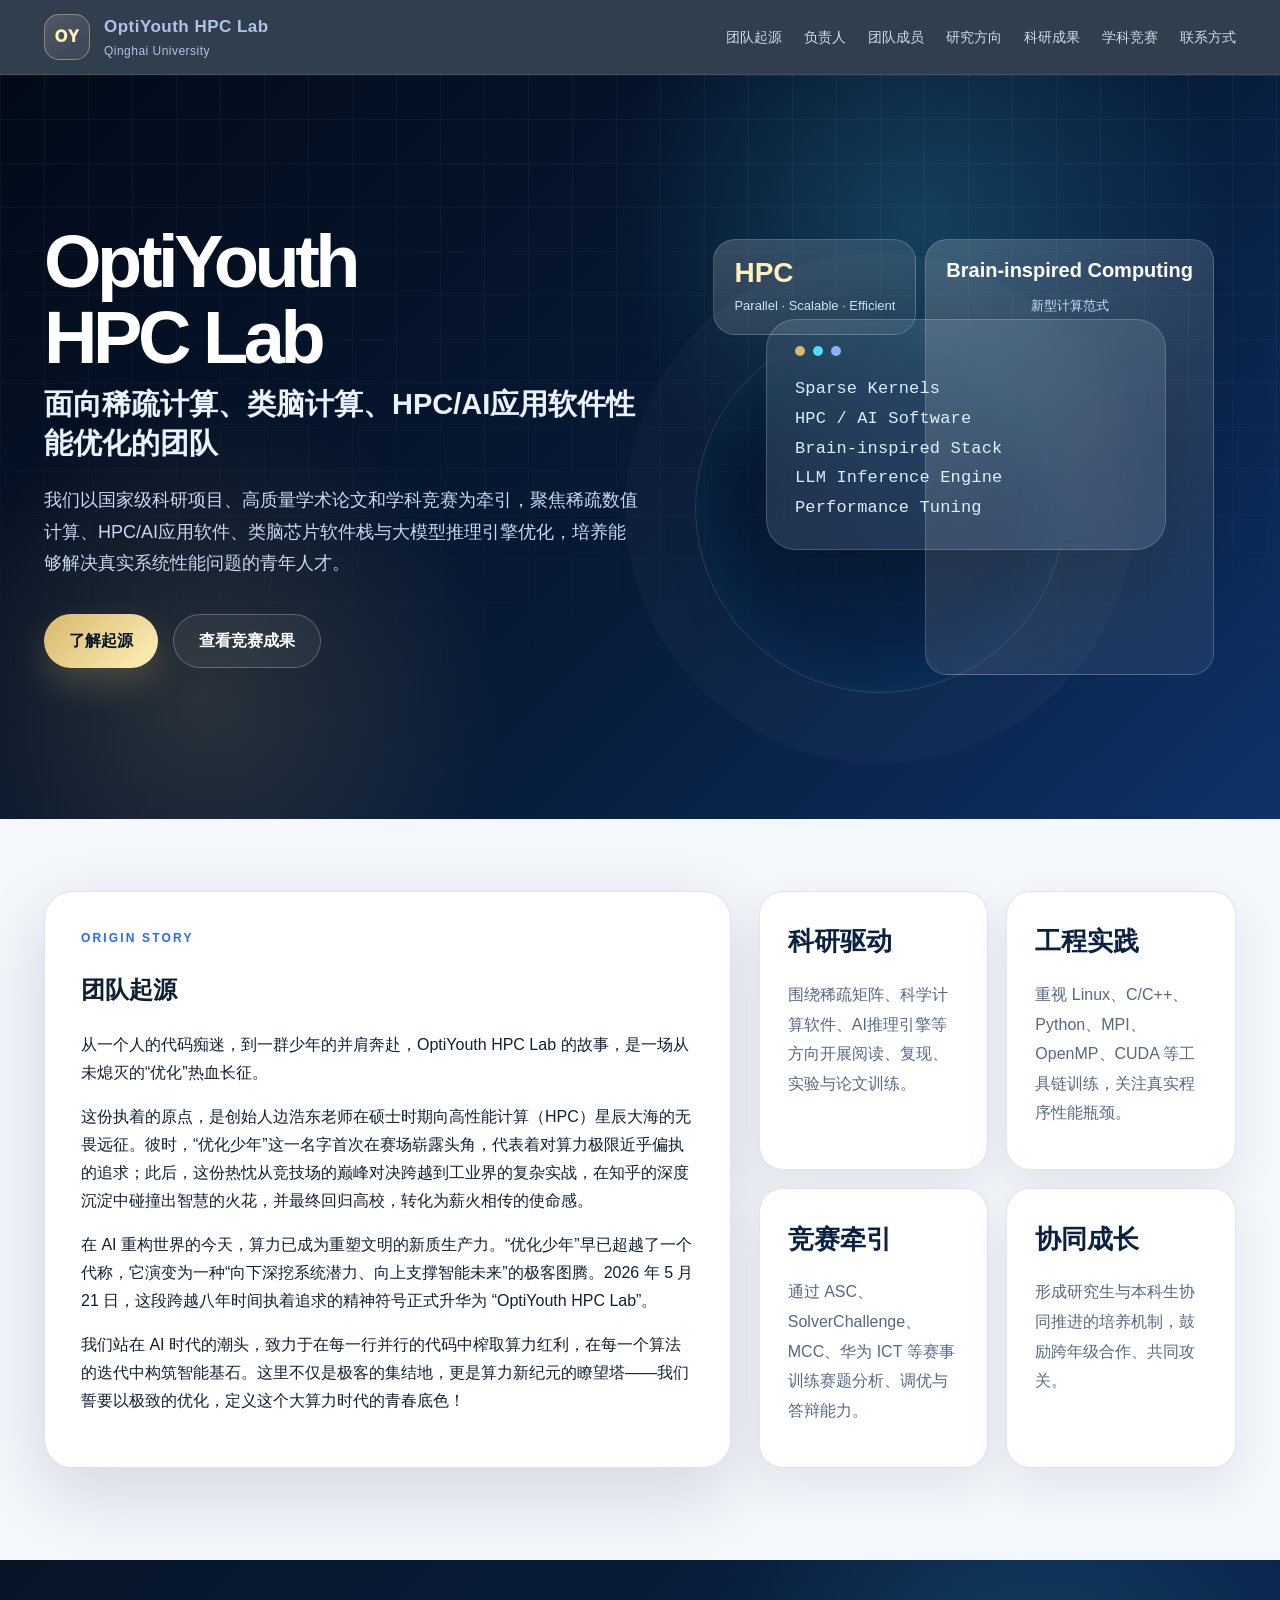
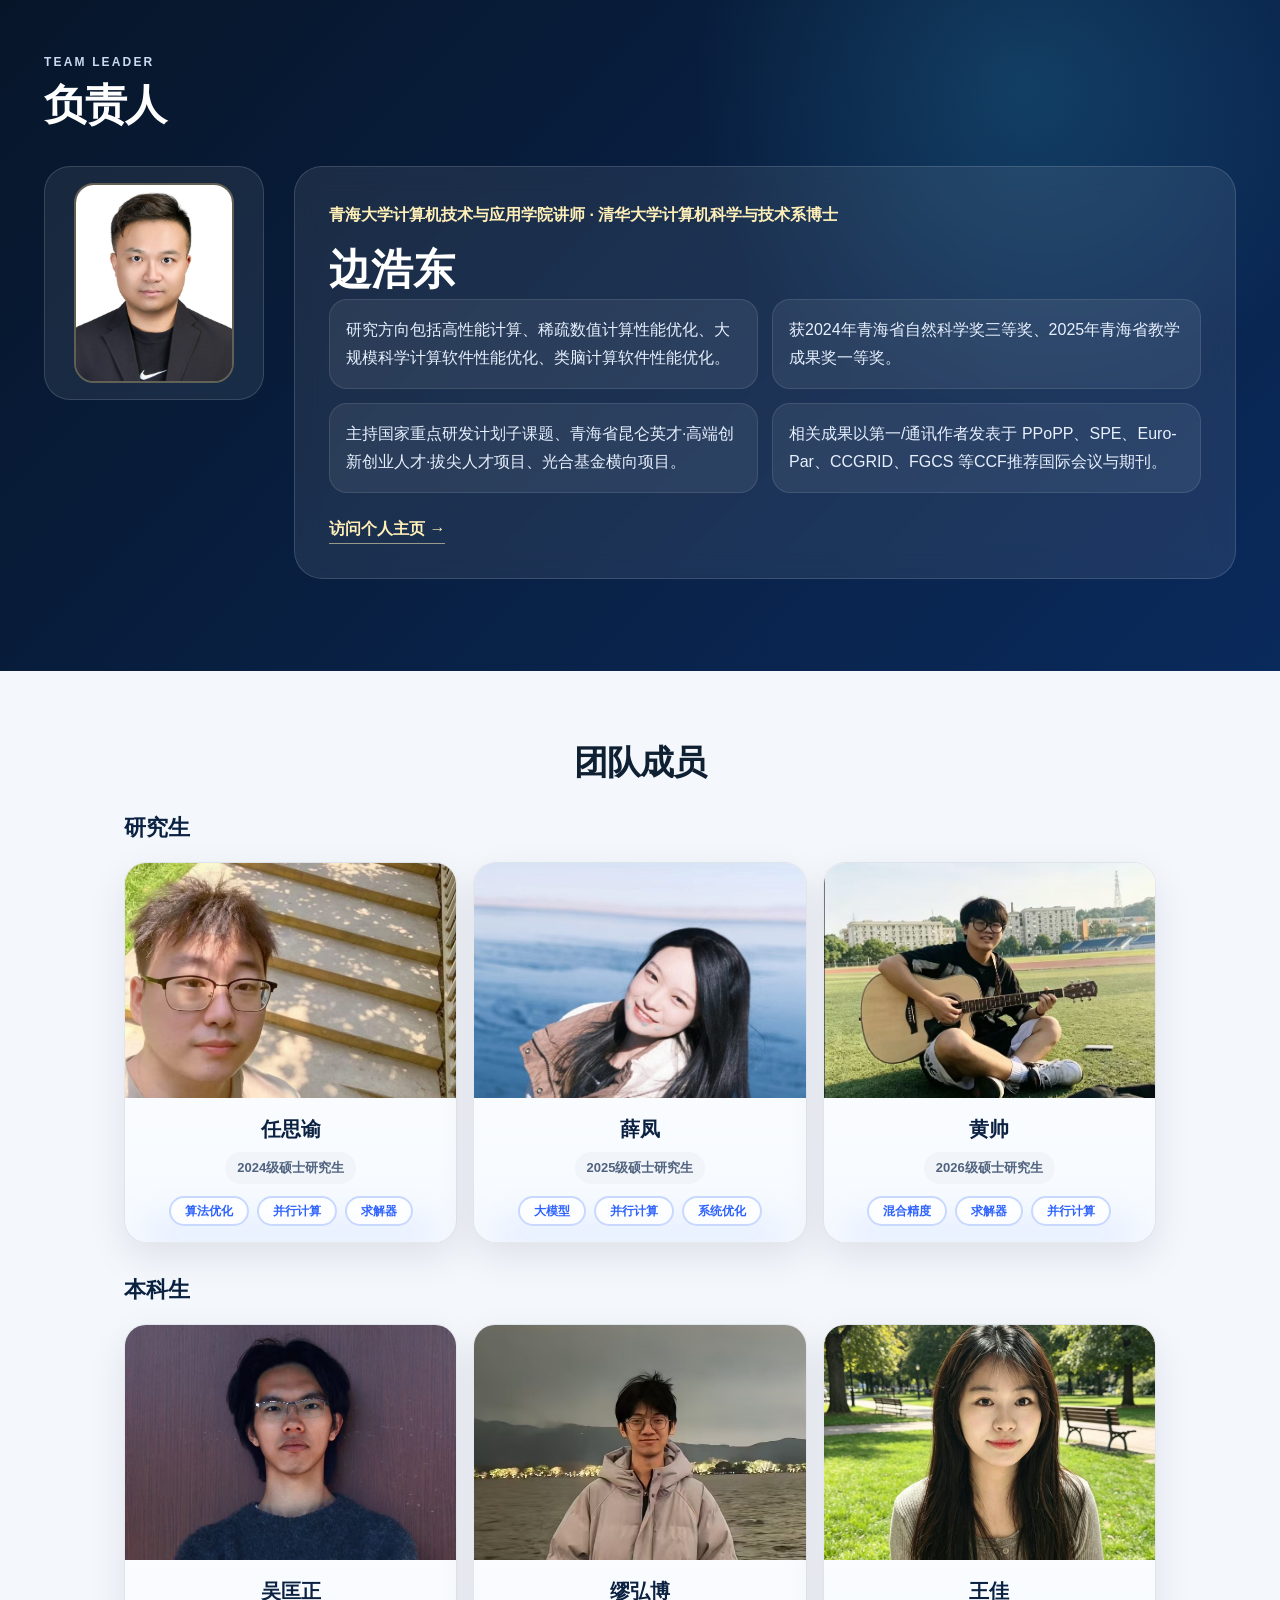
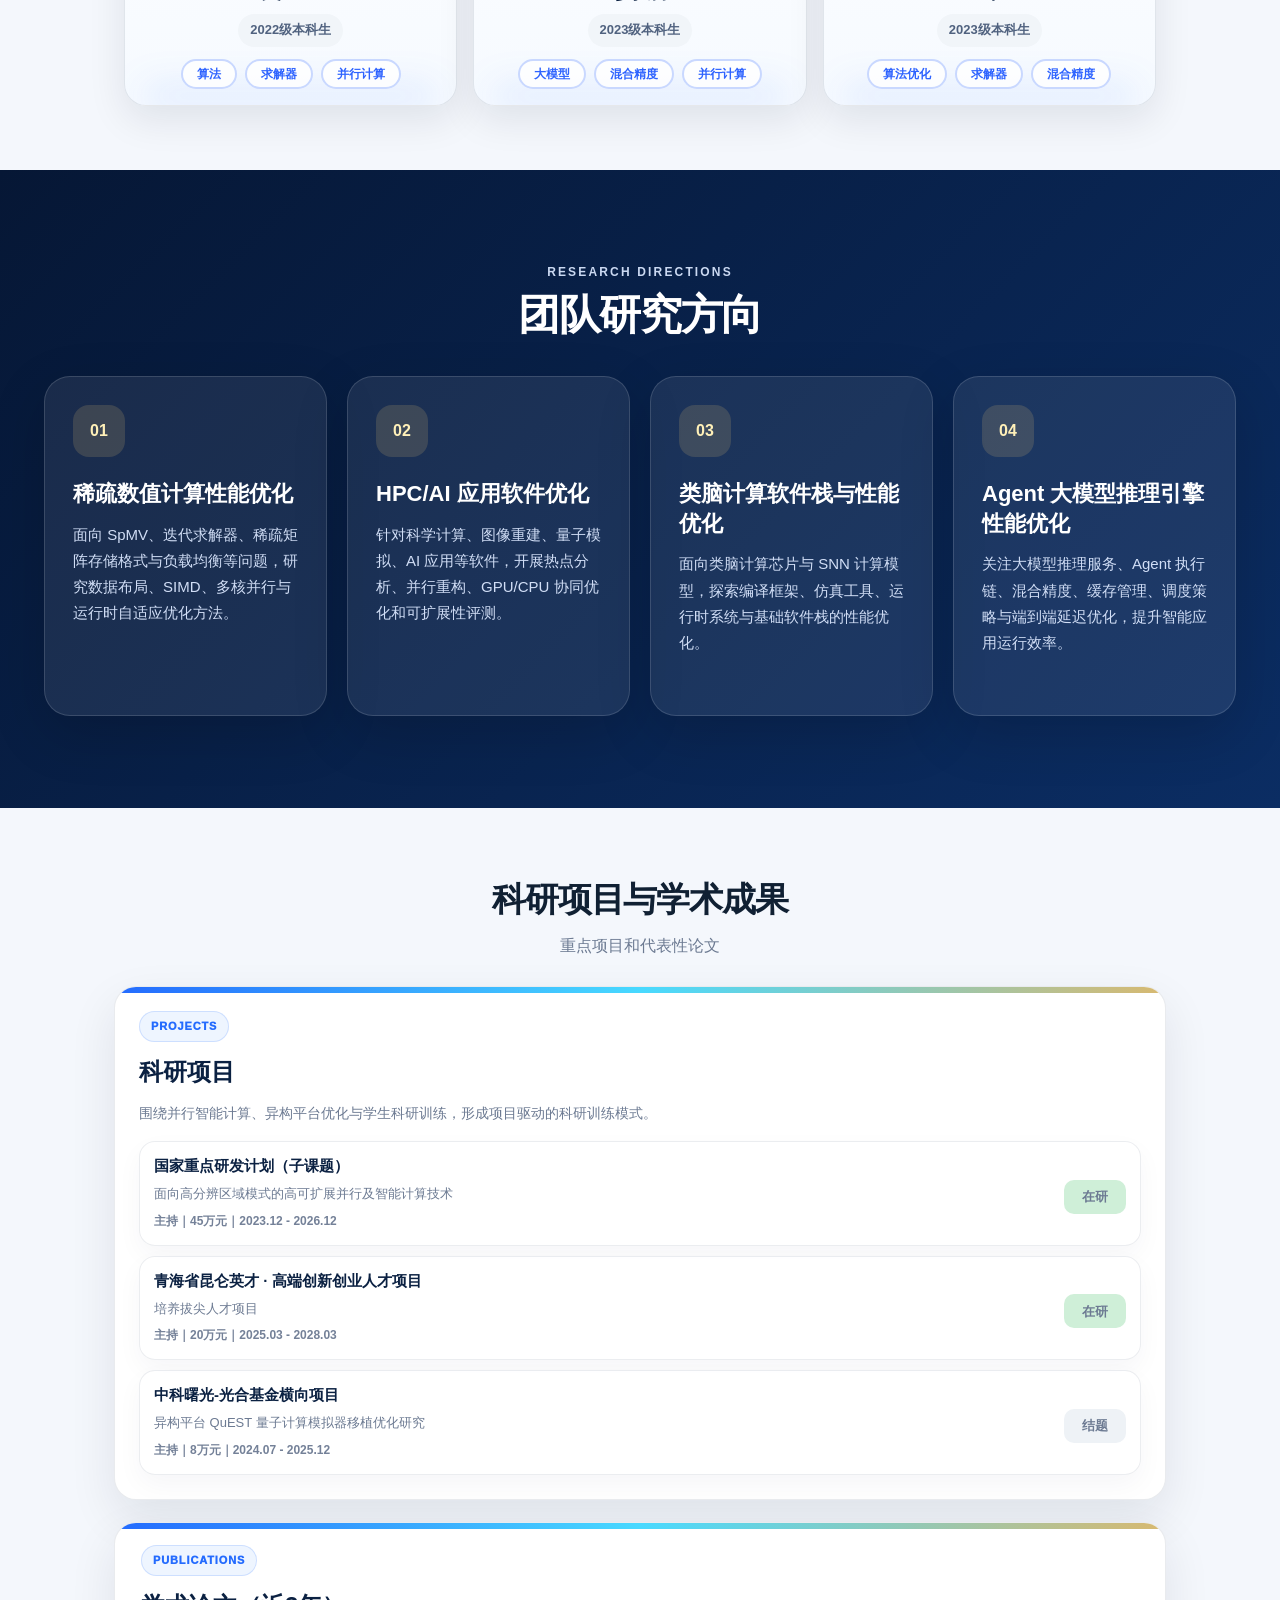
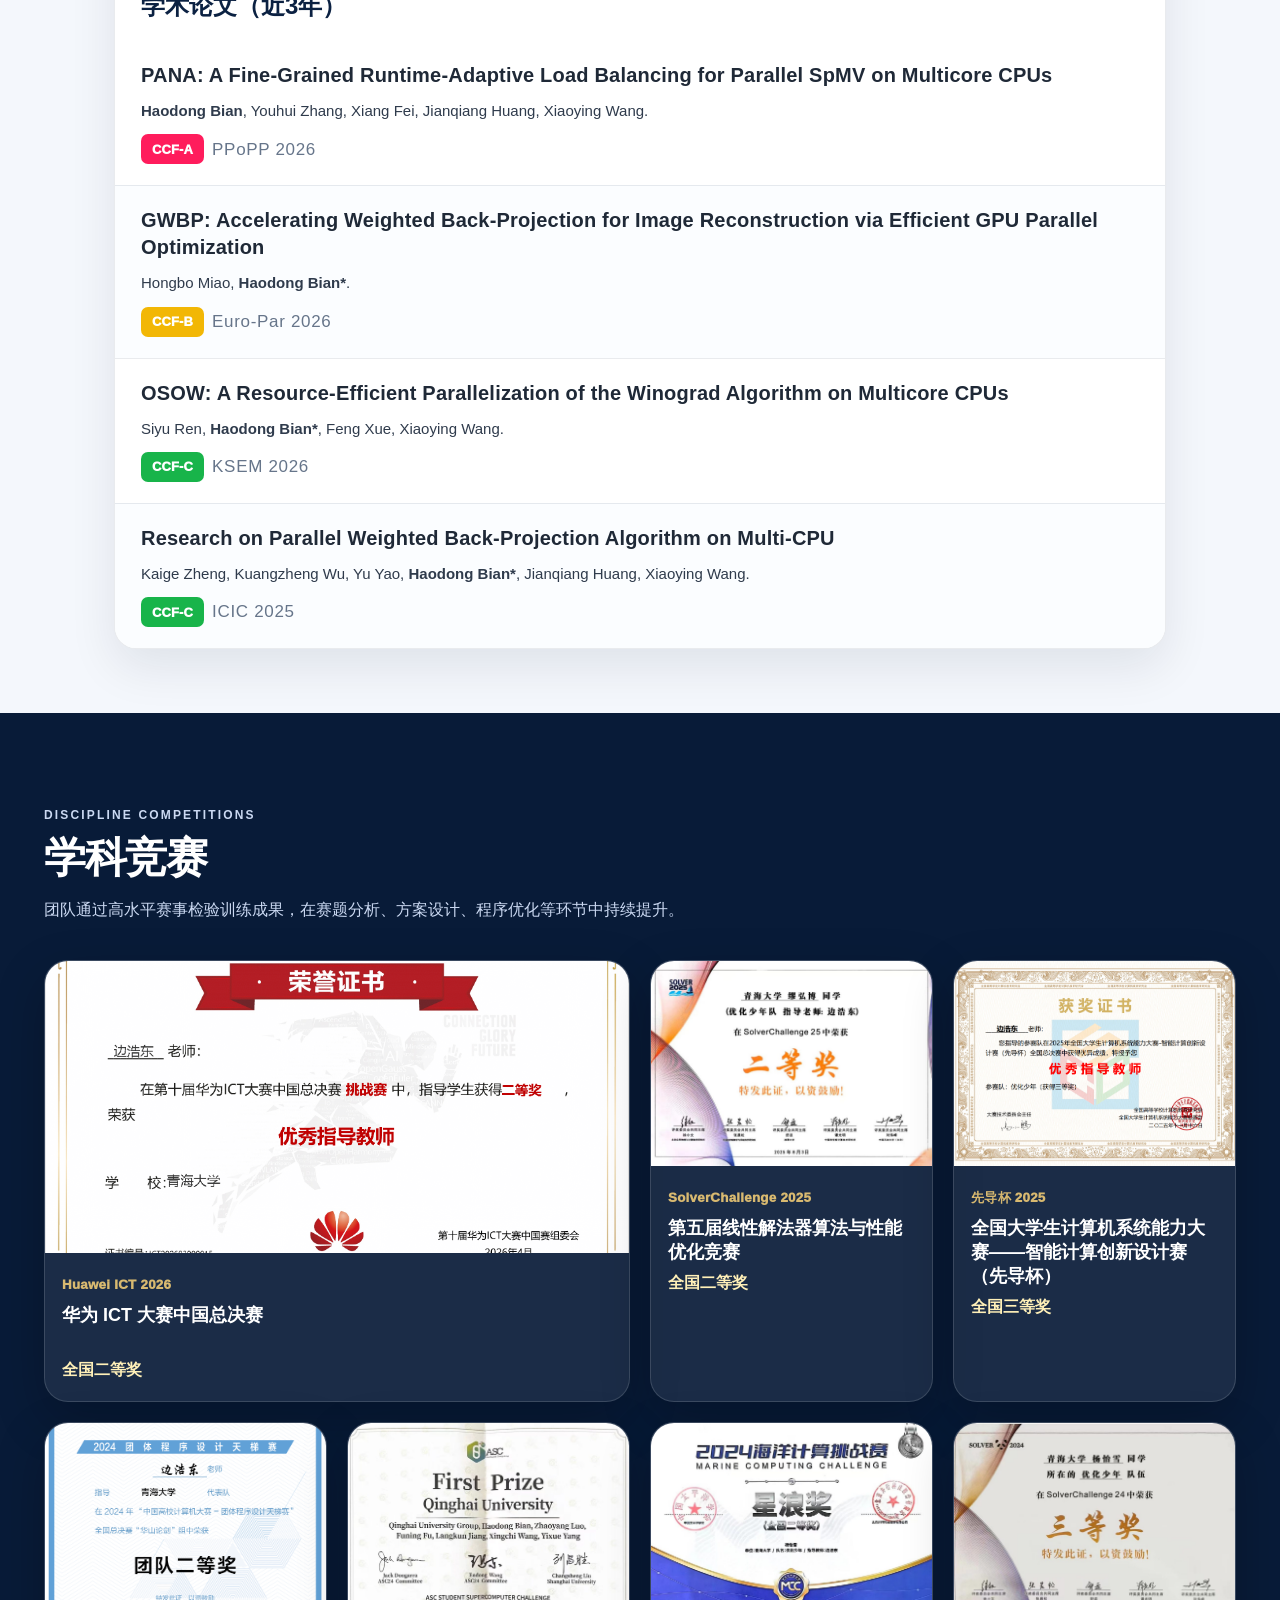
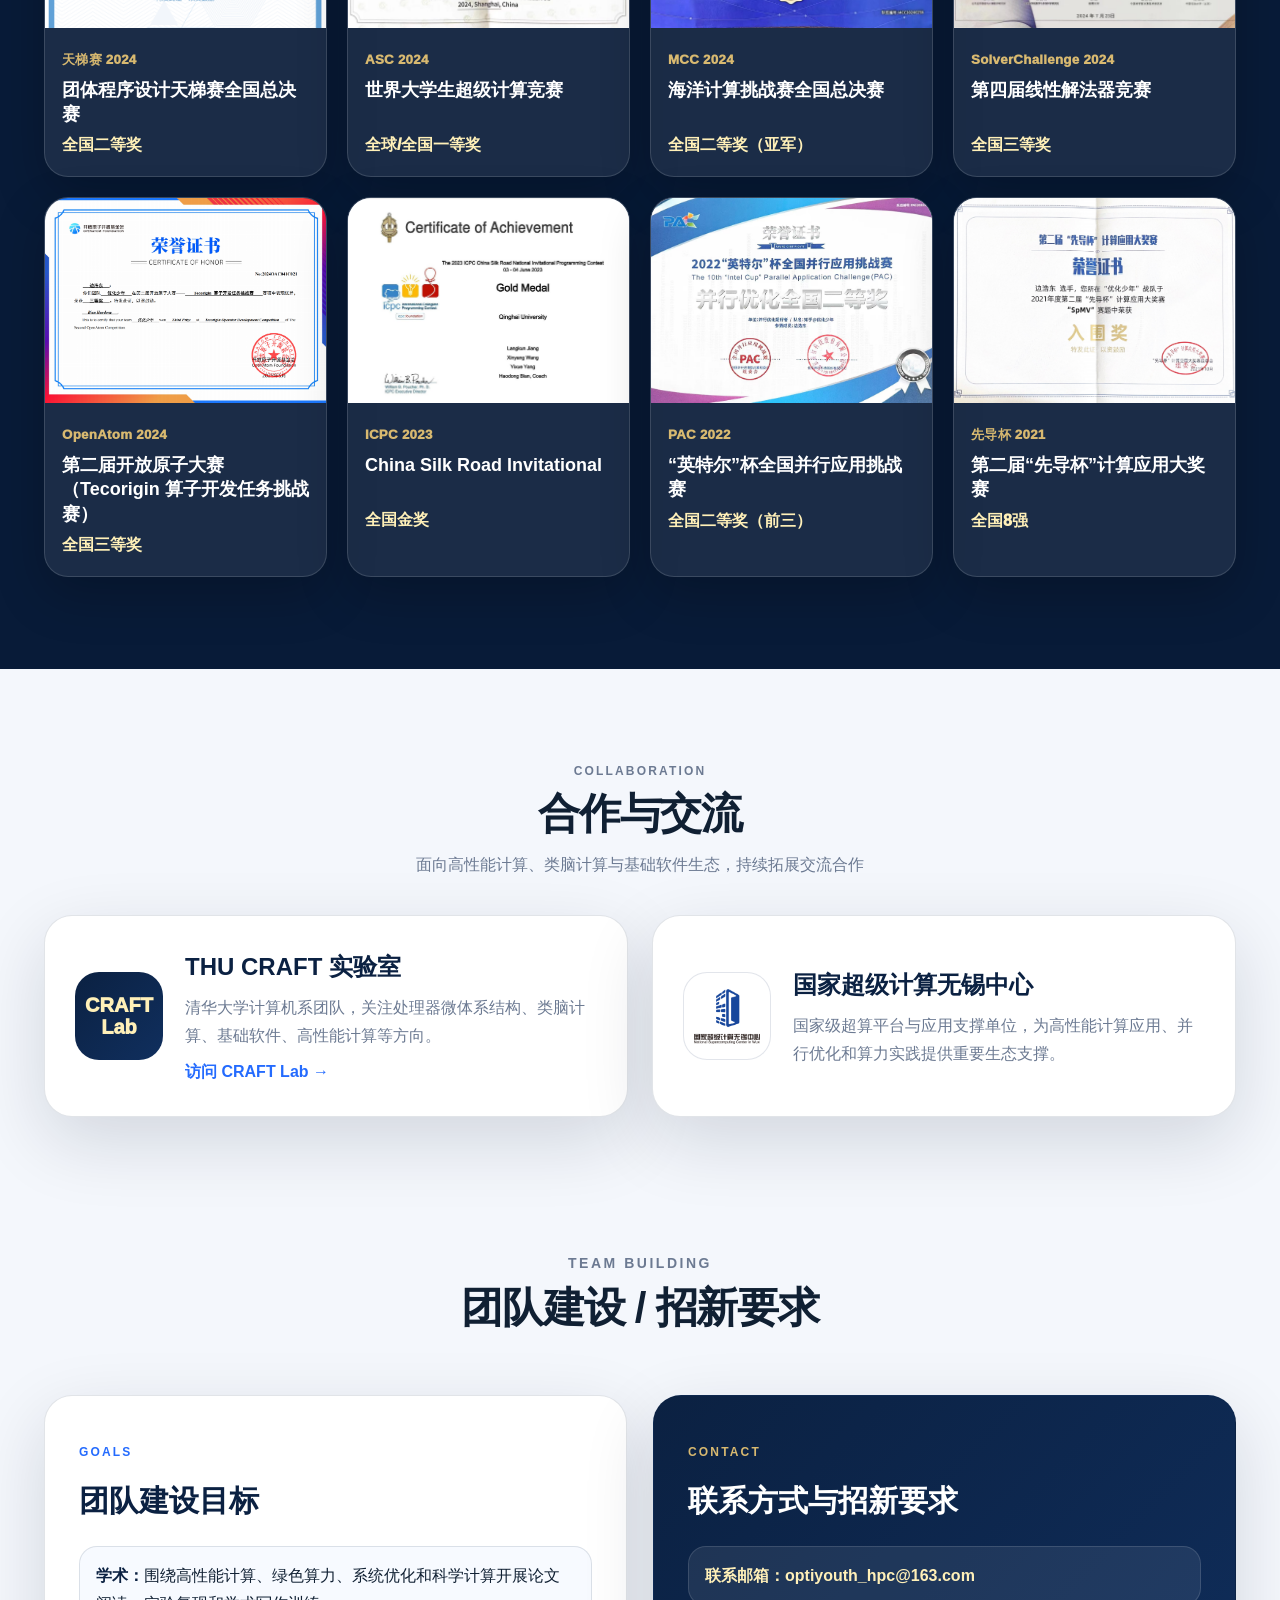
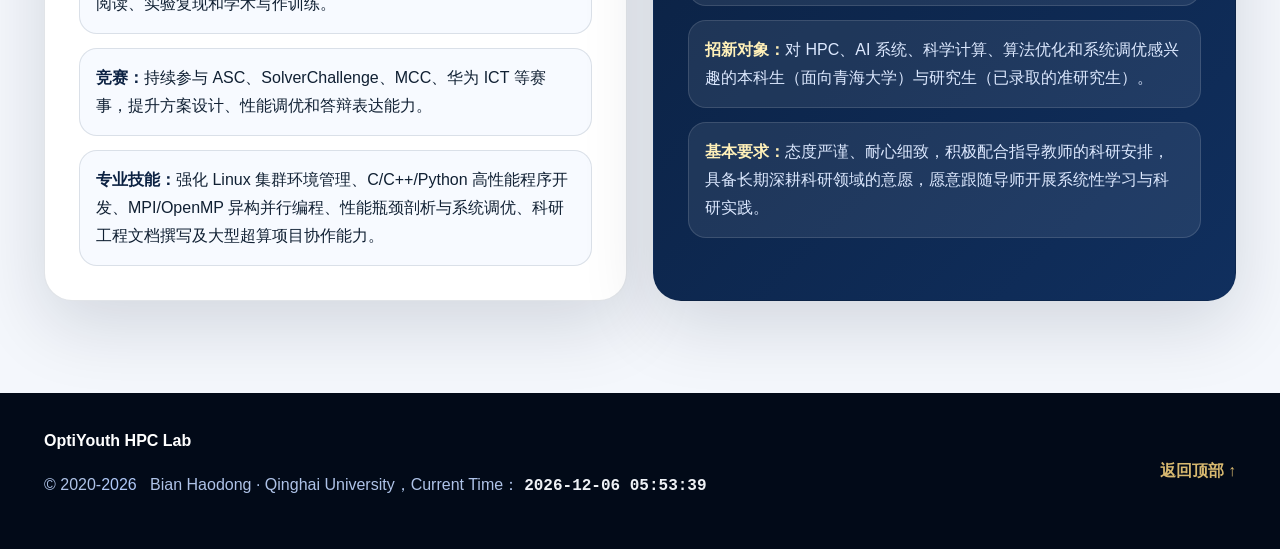
==== index.html @ 16250efb "Add files via upload" ====
<!DOCTYPE html>

<html lang="zh-CN">
<head>
<meta charset="utf-8"/>
<meta content="width=device-width, initial-scale=1.0" name="viewport"/>
<title>OptiYouth HPC Lab</title>
<link href="styles.css" rel="stylesheet"/>
<script>
        function updateTime() {
            const timeElement = document.getElementById('real-time');
            const now = new Date();

            
            const year = now.getFullYear();
            const month = String(now.getMonth() + 1).padStart(2, '0');
            const day = String(now.getDate()).padStart(2, '0');
            const hours = String(now.getHours()).padStart(2, '0');
            const minutes = String(now.getMinutes()).padStart(2, '0');
            const seconds = String(now.getSeconds()).padStart(2, '0');

            const timeString = `${year}-${month}-${day} ${hours}:${minutes}:${seconds}`;
            
            
            timeElement.textContent = timeString;
        }

        setInterval(updateTime, 1000);

        updateTime();
    </script>
    <style>
         #real-time {
            font-weight: 600;     
            color: #eef1f5;        
            font-family: monospace;
            font-size: 12pt; 
            margin-left: 5px;
        }
    </style>
</head>
<body>
<nav class="nav">
<div class="container nav-inner">
<a aria-label="OptiYouth HPC Lab 首页" class="brand" href="#top"><span class="brand-mark">OY</span><span><strong>OptiYouth HPC Lab</strong><span>Qinghai University</span></span></a>
<div class="nav-links">
<a href="#overview">团队起源</a><a href="#leader">负责人</a><a href="#members">团队成员</a><a href="#directions">研究方向</a><a href="#research">科研成果</a><a href="#competition">学科竞赛</a><a href="#contact">联系方式</a>
</div>
</div>
</nav>
<header class="hero" id="top">
<div class="container hero-inner">
<div>
<h1>OptiYouth<br/>HPC Lab</h1>
<h2>面向稀疏计算、类脑计算、HPC/AI应用软件性能优化的团队</h2>
<p class="hero-desc">我们以国家级科研项目、高质量学术论文和学科竞赛为牵引，聚焦稀疏数值计算、HPC/AI应用软件、类脑芯片软件栈与大模型推理引擎优化，培养能够解决真实系统性能问题的青年人才。</p>
<div class="hero-actions"><a class="btn primary" href="#overview">了解起源</a><a class="btn ghost" href="#competition">查看竞赛成果</a></div>
</div>
<div aria-hidden="true" class="hero-panel">
<div class="orb"></div>
<div class="glass-card"><div class="terminal-bar"><i></i><i></i><i></i></div><div class="code-line">Sparse Kernels<br/>HPC / AI Software<br/>Brain-inspired Stack<br/>LLM Inference Engine<br/>Performance Tuning</div></div>
<div class="mini-chip"><b>HPC</b><span>Parallel · Scalable · Efficient</span></div>
<div class="mini-chip two"><b>Brain-inspired Computing</b><span style="align-self: center;">新型计算范式</span></div>
</div>
</div>
</header>
<main>
<section class="section overview-section" id="overview">
<div class="container overview-grid origin-layout">
<article class="overview-card"><p class="kicker dark-kicker">ORIGIN STORY</p><h2>团队起源</h2><p>从一个人的代码痴迷，到一群少年的并肩奔赴，OptiYouth HPC Lab 的故事，是一场从未熄灭的“优化”热血长征。</p><p>这份执着的原点，是创始人边浩东老师在硕士时期向高性能计算（HPC）星辰大海的无畏远征。彼时，“优化少年”这一名字首次在赛场崭露头角，代表着对算力极限近乎偏执的追求；此后，这份热忱从竞技场的巅峰对决跨越到工业界的复杂实战，在知乎的深度沉淀中碰撞出智慧的火花，并最终回归高校，转化为薪火相传的使命感。</p><p>在 AI 重构世界的今天，算力已成为重塑文明的新质生产力。“优化少年”早已超越了一个代称，它演变为一种“向下深挖系统潜力、向上支撑智能未来”的极客图腾。2026 年 5 月 21 日，这段跨越八年时间执着追求的精神符号正式升华为 “OptiYouth HPC Lab”。</p><p>我们站在 AI 时代的潮头，致力于在每一行并行的代码中榨取算力红利，在每一个算法的迭代中构筑智能基石。这里不仅是极客的集结地，更是算力新纪元的瞭望塔——我们誓要以极致的优化，定义这个大算力时代的青春底色！</p></article>
<aside class="origin-feature-grid"><article class="origin-feature-card"><h3>科研驱动</h3><p>围绕稀疏矩阵、科学计算软件、AI推理引擎等方向开展阅读、复现、实验与论文训练。</p></article><article class="origin-feature-card"><h3>工程实践</h3><p>重视 Linux、C/C++、Python、MPI、OpenMP、CUDA 等工具链训练，关注真实程序性能瓶颈。</p></article><article class="origin-feature-card"><h3>竞赛牵引</h3><p>通过 ASC、SolverChallenge、MCC、华为 ICT 等赛事训练赛题分析、调优与答辩能力。</p></article><article class="origin-feature-card"><h3>协同成长</h3><p>形成研究生与本科生协同推进的培养机制，鼓励跨年级合作、共同攻关。</p></article></aside></div>
</section>
<section class="section leader-section" id="leader">
<div class="container leader-wrap">
<div class="section-head on-dark"><p class="kicker">TEAM LEADER</p><h2>负责人</h2></div>
<div class="leader-card">
<div class="leader-photo"><img alt="边浩东" src="assets/images/teacher.jpg"/></div>
<div class="leader-info">
<p class="role">青海大学计算机技术与应用学院讲师 · 清华大学计算机科学与技术系博士</p>
<h3>边浩东</h3>
<ul class="leader-facts">
<li>研究方向包括高性能计算、稀疏数值计算性能优化、大规模科学计算软件性能优化、类脑计算软件性能优化。</li>
<li>获2024年青海省自然科学奖三等奖、2025年青海省教学成果奖一等奖。</li>
<li>主持国家重点研发计划子课题、青海省昆仑英才·高端创新创业人才·拔尖人才项目、光合基金横向项目。</li>
<li>相关成果以第一/通讯作者发表于 PPoPP、SPE、Euro-Par、CCGRID、FGCS 等CCF推荐国际会议与期刊。</li>
</ul>
<a class="homepage" href="https://bhd.qhu-hdacp.cn/" rel="noreferrer" target="_blank">访问个人主页 →</a>
</div>
</div>
</div>
</section>
<section class="section" id="members">
<div class="container">
<div class="section-head center"><h2>团队成员</h2></div>

<div class="member-tabs">
    <div class="member-group">
        <h3>研究生</h3>
        <div class="member-grid">
            <article class="member-card">
                <img alt="任思谕" src="assets/images/ren.jpg"/>
                <div class="member-body">
                    <h4>任思谕</h4>
                    <p class="member-grade">2024级硕士研究生</p>
                    <div class="member-pill-row">
                        <span class="member-pill">算法优化</span>
                        <span class="member-pill">并行计算</span>
                        <span class="member-pill">求解器</span>
                    </div>
                </div>
            </article>
            <article class="member-card">
                <img alt="薛凤" src="assets/images/xuefeng.jpg"/>
                <div class="member-body">
                    <h4>薛凤</h4>
                    <p class="member-grade">2025级硕士研究生</p>
                    <div class="member-pill-row">
                        <span class="member-pill">大模型</span>
                        <span class="member-pill">并行计算</span>
                        <span class="member-pill">系统优化</span>
                    </div>
                </div>
            </article>
            <article class="member-card">
                <img alt="黄帅" src="assets/images/huang.jpg"/>
                <div class="member-body">
                    <h4>黄帅</h4>
                    <p class="member-grade">2026级硕士研究生</p>
                    <div class="member-pill-row">
                        <span class="member-pill">混合精度</span>
                        <span class="member-pill">求解器</span>
                        <span class="member-pill">并行计算</span>
                    </div>
                </div>
            </article>
        </div>
    </div>
    <div class="member-group">
        <h3>本科生</h3>
        <div class="member-grid">
            <article class="member-card">
                <img alt="吴匡正" src="assets/images/wukuangzheng.jpg"/>
                <div class="member-body">
                    <h4>吴匡正</h4>
                    <p class="member-grade">2022级本科生</p>
                    <div class="member-pill-row">
                        <span class="member-pill">算法</span>
                        <span class="member-pill">求解器</span>
                        <span class="member-pill">并行计算</span>
                    </div>
                </div>
            </article>
            <article class="member-card">
                <img alt="缪弘博" src="assets/images/miaohongbo.jpg"/>
                <div class="member-body">
                    <h4>缪弘博</h4>
                    <p class="member-grade">2023级本科生</p>
                    <div class="member-pill-row">
                        <span class="member-pill">大模型</span>
                        <span class="member-pill">混合精度</span>
                        <span class="member-pill">并行计算</span>
                    </div>
                </div>
            </article>
            <article class="member-card">
                <img alt="王佳" src="assets/images/wangjia.jpg"/>
                <div class="member-body">
                    <h4>王佳</h4>
                    <p class="member-grade">2023级本科生</p>
                    <div class="member-pill-row">
                        <span class="member-pill">算法优化</span>
                        <span class="member-pill">求解器</span>
                        <span class="member-pill">混合精度</span>
                    </div>
                </div>
            </article>
        </div>
    </div>
</div>

























</section>

<section class="section directions" id="directions">
<div class="container">
<div class="section-head center on-dark"><p class="kicker">RESEARCH DIRECTIONS</p><h2>团队研究方向</h2></div>
<div class="direction-grid">
<article class="direction-card"><strong>01</strong><h3>稀疏数值计算性能优化</h3><p>面向 SpMV、迭代求解器、稀疏矩阵存储格式与负载均衡等问题，研究数据布局、SIMD、多核并行与运行时自适应优化方法。</p></article>
<article class="direction-card"><strong>02</strong><h3>HPC/AI 应用软件优化</h3><p>针对科学计算、图像重建、量子模拟、AI 应用等软件，开展热点分析、并行重构、GPU/CPU 协同优化和可扩展性评测。</p></article>
<article class="direction-card"><strong>03</strong><h3>类脑计算软件栈与性能优化</h3><p>面向类脑计算芯片与 SNN 计算模型，探索编译框架、仿真工具、运行时系统与基础软件栈的性能优化。</p></article>
<article class="direction-card"><strong>04</strong><h3>Agent 大模型推理引擎性能优化</h3><p>关注大模型推理服务、Agent 执行链、混合精度、缓存管理、调度策略与端到端延迟优化，提升智能应用运行效率。</p></article>
</div>
</div>
</section>
<section class="section" id="research">
<div class="container">
<div class="section-head center"><h2>科研项目与学术成果</h2><p style="font-size: 12pt;">重点项目和代表性论文</p></div>
<div class="research-grid"><article class="list-card"><div class="card-head"><span class="card-pill">PROJECTS</span><h3>科研项目</h3><p>围绕并行智能计算、异构平台优化与学生科研训练，形成项目驱动的科研训练模式。</p></div><ul class="item-list"><li class="project-item"><div class="project-main"><b>国家重点研发计划（子课题）</b><span>面向高分辨区域模式的高可扩展并行及智能计算技术</span><small>主持｜45万元｜2023.12 - 2026.12</small></div><span class="status-badge status-ongoing">在研</span></li><li class="project-item"><div class="project-main"><b>青海省昆仑英才 · 高端创新创业人才项目</b><span>培养拔尖人才项目</span><small>主持｜20万元｜2025.03 - 2028.03</small></div><span class="status-badge status-ongoing">在研</span></li><li class="project-item"><div class="project-main"><b>中科曙光-光合基金横向项目</b><span>异构平台 QuEST 量子计算模拟器移植优化研究</span><small>主持｜8万元｜2024.07 - 2025.12</small></div><span class="status-badge status-done">结题</span></li></ul></article><article class="list-card paper-section-card">
    <div class="card-head">
        <span class="card-pill">PUBLICATIONS</span><h3>学术论文（近3年）</h3>
    </div>
    <ul class="homepage-paper-list">
        <li class="homepage-paper-item">
            <h4>PANA: A Fine-Grained Runtime-Adaptive Load Balancing for Parallel SpMV on Multicore CPUs</h4>
            <p class="paper-authors"><strong>Haodong Bian</strong>, Youhui Zhang, Xiang Fei, Jianqiang Huang, Xiaoying Wang.</p>
            <div class="paper-tags-line">
                <span class="pub-tag tag-ccfa">CCF-A</span>
                <span class="paper-venue">PPoPP 2026</span>
            </div>
        </li>
        <li class="homepage-paper-item">
            <h4>GWBP: Accelerating Weighted Back-Projection for Image Reconstruction via Efficient GPU Parallel Optimization</h4>
            <p class="paper-authors">Hongbo Miao, <strong>Haodong Bian*</strong>.</p>
            <div class="paper-tags-line">
                <span class="pub-tag tag-ccfb">CCF-B</span>
                <span class="paper-venue">Euro-Par 2026</span>
            </div>
        </li>
        <li class="homepage-paper-item">
            <h4>OSOW: A Resource-Efficient Parallelization of the Winograd Algorithm on Multicore CPUs</h4>
            <p class="paper-authors">Siyu Ren, <strong>Haodong Bian*</strong>, Feng Xue, Xiaoying Wang.</p>
            <div class="paper-tags-line">
                <span class="pub-tag tag-ccfc">CCF-C</span>
                <span class="paper-venue">KSEM 2026</span>
            </div>
        </li>
        <li class="homepage-paper-item">
            <h4>Research on Parallel Weighted Back-Projection Algorithm on Multi-CPU</h4>
            <p class="paper-authors">Kaige Zheng, Kuangzheng Wu, Yu Yao, <strong>Haodong Bian*</strong>, Jianqiang Huang, Xiaoying Wang.</p>
            <div class="paper-tags-line">
                <span class="pub-tag tag-ccfc">CCF-C</span>
                <span class="paper-venue">ICIC 2025</span>
            </div>
        </li>
    </ul>
</div>
</section>
<section class="section competition" id="competition">
<div class="container">
<div class="section-head on-dark">
    <p class="kicker">DISCIPLINE COMPETITIONS</p>
    <h2>学科竞赛</h2><p>团队通过高水平赛事检验训练成果，在赛题分析、方案设计、程序优化等环节中持续提升。</p></div>
    <div class="award-grid">
        <article class="award-card first">
            <img alt="2026 华为 ICT 大赛中国总决赛全国二等奖" src="assets/images/huawei2026.png"/>
            <div>
                <small>Huawei ICT 2026</small>
                <h3>华为 ICT 大赛中国总决赛</h3>
                <p>全国二等奖</p>
            </div>
        </article>
        <article class="award-card">
            <img alt="2025 SolverChallenge 全国二等奖" src="assets/images/solver2025.jpg"/>
            <div>
                <small>SolverChallenge 2025</small>
                <h3>第五届线性解法器算法与性能优化竞赛</h3>
                <p>全国二等奖</p>
            </div>
        </article>
        <article class="award-card">
            <img alt="2025 先导杯全国三等奖" src="assets/images/xiandao2025.png"/>
            <div>
                <small>先导杯 2025</small>
                <h3>全国大学生计算机系统能力大赛——智能计算创新设计赛（先导杯）</h3>
                <p>全国三等奖</p>
            </div>
        </article>
        <article class="award-card">
            <img alt="2024 团体程序设计天梯赛全国二等奖" src="assets/images/tianti2024.png"/>
            <div>
                <small>天梯赛 2024</small>
                <h3>团体程序设计天梯赛全国总决赛</h3>
                <p>全国二等奖</p>
            </div>
        </article>
        <article class="award-card">
            <img alt="2024 ASC 全球一等奖" src="assets/images/asc2024.jpg"/>
            <div>
                <small>ASC 2024</small>
                <h3>世界大学生超级计算竞赛</h3>
                <p>全球/全国一等奖</p>
            </div>
        </article>
        <article class="award-card">
            <img alt="2024 MCC 全国二等奖" src="assets/images/mcc2024.jpg"/>
            <div>
                <small>MCC 2024</small>
                <h3>海洋计算挑战赛全国总决赛</h3>
                <p>全国二等奖（亚军）</p>
            </div>
        </article>
        <article class="award-card">
            <img alt="2024 SolverChallenge 全国三等奖" src="assets/images/solver2024.jpg"/>
            <div>
                <small>SolverChallenge 2024</small>
                <h3>第四届线性解法器竞赛</h3>
                <p>全国三等奖</p>
            </div>
        </article>
        <article class="award-card">
            <img alt="2024 开放原子大赛 Tecorigin 算子开发任务挑战赛全国三等奖" src="assets/images/openatom2024.png"/>
            <div>
                <small>OpenAtom 2024</small>
                <h3>第二届开放原子大赛（Tecorigin 算子开发任务挑战赛）</h3>
                <p>全国三等奖</p>
            </div>
        </article>
        <article class="award-card">
            <img alt="2023 ICPC 全国金奖" src="assets/images/icpc2023.jpg"/>
            <div>
                <small>ICPC 2023</small>
                <h3>China Silk Road Invitational</h3>
                <p>全国金奖</p>
            </div>
        </article>
        <article class="award-card">
            <img alt="2022 PAC 全国并行应用挑战赛全国二等奖（前三）" src="assets/images/pac2022.jpg"/>
            <div>
                <small>PAC 2022</small>
                <h3>“英特尔”杯全国并行应用挑战赛</h3>
                <p>全国二等奖（前三）</p>
            </div>
        </article>
        <article class="award-card">
            <img alt="2021 先导杯计算应用大奖赛全国入围奖（前八）" src="assets/images/pioneer2021.png"/>
            <div>
                <small>先导杯 2021</small>
                <h3>第二届“先导杯”计算应用大奖赛</h3>
                <p>全国8强</p>
            </div>
        </article>
    </div>

</div>



</section>
<section class="section" id="partners">
<div class="container">
<div class="section-head center"><p class="kicker dark-kicker">COLLABORATION</p><h2>合作与交流</h2><p style="font-size: 12pt;">面向高性能计算、类脑计算与基础软件生态，持续拓展交流合作</p></div>
<div class="partners">
<article class="partner-card"><div class="partner-icon">CRAFT<br/>Lab</div><div><h3>THU CRAFT 实验室</h3><p>清华大学计算机系团队，关注处理器微体系结构、类脑计算、基础软件、高性能计算等方向。</p><a href="https://craft.cs.tsinghua.edu.cn/" rel="noreferrer" target="_blank">访问 CRAFT Lab →</a></div></article>
<article class="partner-card"><div class="partner-icon partner-logo"><img alt="国家超级计算无锡中心图标" src="assets/images/wuxi.png"/></div><div><h3>国家超级计算无锡中心</h3><p>国家级超算平台与应用支撑单位，为高性能计算应用、并行优化和算力实践提供重要生态支撑。</p></div></article>
</div>
</div>
</section>
<section class="section" id="contact">
<div class="container final-grid"><div class="section-head center"><p class="kicker dark-kicker">TEAM BUILDING</p><h2>团队建设 / 招新要求</h2></div>
<article class="goal-contact"><p class="kicker dark-kicker">GOALS</p><h3>团队建设目标</h3><ul>
<li><b>学术：</b>围绕高性能计算、绿色算力、系统优化和科学计算开展论文阅读、实验复现和学术写作训练。</li>
<li><b>竞赛：</b>持续参与 ASC、SolverChallenge、MCC、华为 ICT 等赛事，提升方案设计、性能调优和答辩表达能力。</li>
<li><b>专业技能：</b>强化 Linux 集群环境管理、C/C++/Python 高性能程序开发、MPI/OpenMP 异构并行编程、性能瓶颈剖析与系统调优、科研工程文档撰写及大型超算项目协作能力。</li>
</ul></article>
<article class="goal-contact contact-card"><p class="kicker">CONTACT</p><h3>联系方式与招新要求</h3><ul>
<li><b>联系邮箱：</b><a href="mailto:optiyouth_hpc@163.com">optiyouth_hpc@163.com</a></li>
<li><b>招新对象：</b>对 HPC、AI 系统、科学计算、算法优化和系统调优感兴趣的本科生（面向青海大学）与研究生（已录取的准研究生）。</li>
<li><b>基本要求：</b>态度严谨、耐心细致，积极配合指导教师的科研安排，具备长期深耕科研领域的意愿，愿意跟随导师开展系统性学习与科研实践。</li>
</ul></article>
</div>
</section>
</main>
<footer class="footer"><div class="container footer-inner"><div><strong>OptiYouth HPC Lab</strong> <p>&copy; 2020-<span id="year" style="font-size: 12pt; color: rgb(175, 200, 247);"></span> &nbsp; Bian Haodong · Qinghai University，Current Time：<span id="real-time">正在加载...</span></p> </div><a href="#top">返回顶部 ↑</a></div></footer>


<script>
    document.getElementById('year').textContent = new Date().getFullYear();
</script>   
</body>
</html>
---- styles.css ----
:root{
  --navy:#071528;--navy2:#0B2142;--navy3:#102F5E;--blue:#246BFE;--cyan:#48D9FF;--gold:#D8B970;--gold2:#FFF0B8;--ink:#102033;--muted:#6C7A92;--bg:#F4F7FC;--card:#FFFFFF;--line:rgba(11,33,66,.12);--shadow:0 24px 72px rgba(5,20,45,.14);--r:28px;
}
*{box-sizing:border-box} html{scroll-behavior:smooth} body{margin:0;font-family:-apple-system,BlinkMacSystemFont,"Segoe UI","PingFang SC","Microsoft YaHei",Arial,sans-serif;color:var(--ink);background:var(--bg);line-height:1.75} a{color:inherit;text-decoration:none}.container{max-width:1240px;margin:0 auto;padding:0 24px}.kicker{letter-spacing:.18em;text-transform:uppercase;font-size:12px;font-weight:900;color:var(--gold)}.dark-kicker{color:var(--blue)}
.nav{position:sticky;top:0;z-index:50;background:rgba(7,21,40,.82);backdrop-filter:blur(18px);border-bottom:1px solid rgba(255,255,255,.1)}.nav-inner{height:74px;display:flex;align-items:center;justify-content:space-between}.brand{display:flex;gap:14px;align-items:center;color:#fff}.brand-mark{width:46px;height:46px;border-radius:15px;display:grid;place-items:center;background:linear-gradient(145deg,rgba(255,255,255,.14),rgba(255,255,255,.04));border:1px solid rgba(216,185,112,.55);color:var(--gold2);font-weight:950;letter-spacing:.04em}.brand strong{display:block;font-size:17px}.brand span:last-child{display:block;color:#AFC3E8;font-size:12px;letter-spacing:.04em}.nav-links{display:flex;gap:22px;color:#DCE8FF;font-size:14px}.nav-links a{opacity:.92}.nav-links a:hover{color:var(--gold2)}
.hero{position:relative;overflow:hidden;color:#fff;background:radial-gradient(circle at 72% 20%,rgba(72,217,255,.20),transparent 28%),radial-gradient(circle at 16% 84%,rgba(216,185,112,.17),transparent 24%),linear-gradient(135deg,#020A18 0%,#071A36 54%,#0E3267 100%)}.hero:before{content:"";position:absolute;inset:0;background-image:linear-gradient(rgba(255,255,255,.045) 1px,transparent 1px),linear-gradient(90deg,rgba(255,255,255,.045) 1px,transparent 1px);background-size:44px 44px;mask-image:linear-gradient(to bottom,#000 0%,transparent 92%)}.hero-inner{position:relative;z-index:1;display:grid;grid-template-columns:1.05fr .95fr;gap:54px;align-items:center;padding:94px 24px 110px}.hero h1{font-size:74px;line-height:1.02;letter-spacing:-.06em;margin:14px 0 10px}.hero h2{font-size:29px;line-height:1.35;margin:0 0 22px;color:#EAF2FF}.hero-desc{font-size:18px;color:#C9D8F3;max-width:720px}.hero-actions{display:flex;gap:15px;margin-top:34px}.btn{display:inline-flex;align-items:center;justify-content:center;border-radius:999px;padding:12px 25px;font-weight:900}.btn.primary{background:linear-gradient(135deg,var(--gold),var(--gold2));color:#071528;box-shadow:0 16px 34px rgba(216,185,112,.23)}.btn.ghost{border:1px solid rgba(255,255,255,.24);background:rgba(255,255,255,.06);color:#fff}.hero-panel{position:relative;min-height:470px}.glass-card{position:absolute;right:15px;top:34px;width:430px;border-radius:30px;background:rgba(255,255,255,.10);border:1px solid rgba(255,255,255,.18);box-shadow:0 30px 100px rgba(0,0,0,.30);backdrop-filter:blur(18px);padding:24px}.terminal-bar{display:flex;gap:8px;margin-bottom:18px}.terminal-bar i{width:10px;height:10px;border-radius:99px;background:var(--gold)}.terminal-bar i:nth-child(2){background:#56DAFF}.terminal-bar i:nth-child(3){background:#8EB1FF}.code-line{font-family:"SFMono-Regular",Consolas,monospace;color:#DDEBFF;font-size:16px;line-height:1.9}.orb{position:absolute;width:370px;height:370px;left:0;bottom:16px;border-radius:50%;border:1px solid rgba(255,255,255,.15);box-shadow:0 0 0 70px rgba(255,255,255,.025),inset 0 0 70px rgba(72,217,255,.09)}.mini-chip{position:absolute;left:40px;top:62px;padding:18px 20px;border-radius:22px;background:linear-gradient(145deg,rgba(255,255,255,.18),rgba(255,255,255,.06));border:1px solid rgba(255,255,255,.18)}.mini-chip b{font-size:30px;display:block;color:var(--gold2)}.mini-chip span{color:#CFE0FF;font-size:13px}.mini-chip.two{left:auto;right:60px;bottom:40px}.mini-chip.two b{font-size:24px;color:#fff}
.section{padding:92px 0}.section-head{margin-bottom:36px}.section-head.center{text-align:center;max-width:820px;margin-left:auto;margin-right:auto}.section-head h2{font-size:42px;line-height:1.2;margin:7px 0 12px;letter-spacing:-.03em}.section-head p{color:var(--muted);margin:0}.on-dark h2,.on-dark p{color:#fff}.on-dark p{color:#CBD9F2}
.lab-intro{display:grid;grid-template-columns:.9fr 1.1fr;gap:26px}.intro-title{border-radius:var(--r);padding:38px;background:linear-gradient(145deg,var(--navy2),var(--navy3));color:#fff;box-shadow:var(--shadow);position:relative;overflow:hidden}.intro-title:after{content:"";position:absolute;right:-90px;bottom:-90px;width:240px;height:240px;border-radius:50%;background:rgba(72,217,255,.16)}.intro-title h2{font-size:46px;line-height:1.12;margin:8px 0 18px}.intro-title p{color:#D4E2FF}.intro-tags{display:flex;flex-wrap:wrap;gap:10px;margin-top:28px}.intro-tags span{padding:8px 13px;border-radius:99px;background:rgba(255,255,255,.10);border:1px solid rgba(255,255,255,.13);font-size:13px}.intro-copy{display:grid;grid-template-columns:repeat(2,1fr);gap:18px}.intro-copy article{border-radius:24px;background:#fff;border:1px solid var(--line);padding:26px;box-shadow:0 18px 48px rgba(7,21,40,.08)}.intro-copy b{display:block;color:var(--navy2);font-size:22px;margin-bottom:8px}.intro-copy p{color:#55657C;margin:0}
.overview-section{padding-top:0}.overview-grid{display:grid;grid-template-columns:1.25fr .75fr;gap:26px}.overview-card,.path-card{background:#fff;border:1px solid var(--line);border-radius:var(--r);padding:36px;box-shadow:var(--shadow)}.overview-card p{margin:0 0 16px}.path-card{background:linear-gradient(135deg,#fff,#EEF5FF)}.path-list{display:grid;gap:12px;margin-top:20px}.path-list span{display:flex;align-items:center;gap:12px;padding:12px 14px;border-radius:16px;background:#fff;border:1px solid var(--line);font-weight:800;color:var(--navy2)}.path-list span:before{content:"";width:9px;height:9px;border-radius:99px;background:linear-gradient(135deg,var(--blue),var(--cyan))}
.leader-section{max-width:none;background:linear-gradient(135deg,#071528,#0A2A5C);color:#fff;position:relative;overflow:hidden}.leader-section:before{content:"";position:absolute;inset:0;background:radial-gradient(circle at 80% 18%,rgba(72,217,255,.16),transparent 28%)}.leader-wrap{position:relative;z-index:1}.leader-card{display:grid;grid-template-columns:220px 1fr;gap:30px;align-items:start}.leader-photo{background:rgba(255,255,255,.07);border:1px solid rgba(255,255,255,.14);border-radius:26px;padding:16px;text-align:center}.leader-photo img{width:160px;height:200px;object-fit:cover;border-radius:20px;border:2px solid rgba(216,185,112,.38);display:block;margin:0 auto}.leader-photo small{display:block;margin-top:12px;color:#BDD0F0}.leader-info{background:rgba(255,255,255,.08);border:1px solid rgba(255,255,255,.14);border-radius:var(--r);padding:34px;backdrop-filter:blur(12px)}.leader-info h3{font-size:42px;line-height:1;margin:5px 0 8px}.leader-info .role{color:var(--gold2);font-weight:900;margin:0 0 20px}.leader-facts{display:grid;grid-template-columns:repeat(2,1fr);gap:14px}.leader-facts li{list-style:none;background:rgba(255,255,255,.07);border:1px solid rgba(255,255,255,.10);border-radius:18px;padding:16px;color:#E7F0FF}.leader-facts{padding:0;margin:0}.homepage{display:inline-flex;margin-top:22px;color:var(--gold2);font-weight:900;border-bottom:1px solid rgba(255,240,184,.55)}
.member-tabs{display:grid;gap:38px}.member-group h3{font-size:26px;margin:0 0 18px;color:var(--navy2)}.member-grid{display:grid;grid-template-columns:repeat(3,1fr);gap:22px}.member-card{background:linear-gradient(180deg,#ffffff 0%,#f6faff 100%);border:1px solid rgba(10,33,66,.10);border-radius:26px;overflow:hidden;box-shadow:0 22px 60px rgba(7,21,40,.10);transition:.25s;position:relative}.member-card:before{content:"";position:absolute;inset:auto 18px 0 18px;height:18px;border-radius:20px;filter:blur(18px);background:rgba(36,107,254,.14);z-index:0}.member-card:hover{transform:translateY(-7px);box-shadow:0 30px 88px rgba(7,21,40,.18)}.member-card img{position:relative;z-index:1;width:100%;height:310px;object-fit:cover;display:block;background:#E8EEF8}.member-body{position:relative;z-index:1;padding:20px;text-align:center}.member-body h4{font-size:24px;margin:0 0 3px;color:var(--navy2)}.member-body p{margin:0;color:#64748B;font-size:14px}.member-grade{font-weight:800;color:#50627f !important}.member-tags{display:flex;justify-content:center;flex-wrap:wrap;gap:8px;margin-top:12px}.member-tags span{display:inline-flex;align-items:center;padding:6px 12px;border-radius:999px;background:#EEF5FF;color:var(--blue);font-weight:900;font-size:12px;border:1px solid rgba(36,107,254,.12)}
.directions{max-width:none;background:linear-gradient(135deg,#061735,#0B2D63);color:#fff}.direction-grid{display:grid;grid-template-columns:repeat(4,1fr);gap:20px}.direction-card{min-height:340px;padding:28px;border-radius:26px;background:rgba(255,255,255,.08);border:1px solid rgba(255,255,255,.14);box-shadow:0 18px 55px rgba(0,0,0,.16)}.direction-card strong{display:grid;place-items:center;width:52px;height:52px;border-radius:16px;background:rgba(216,185,112,.18);color:var(--gold2);margin-bottom:22px}.direction-card h3{font-size:22px;line-height:1.35;margin:0 0 13px}.direction-card p{margin:0;color:#D1DEF6;font-size:15px}
.research-grid{display:grid;grid-template-columns:1fr;gap:26px}.list-card{position:relative;overflow:hidden;background:linear-gradient(180deg,#ffffff 0%,#f6faff 100%);border:1px solid rgba(11,33,66,.10);border-radius:var(--r);padding:34px;box-shadow:0 26px 66px rgba(7,21,40,.10)}.list-card:before{content:"";position:absolute;top:0;left:0;right:0;height:6px;background:linear-gradient(90deg,var(--blue),var(--cyan),var(--gold))}.card-head{margin-bottom:22px}.card-pill{display:inline-flex;align-items:center;padding:7px 12px;border-radius:999px;background:rgba(36,107,254,.10);border:1px solid rgba(36,107,254,.16);color:var(--blue);font-size:12px;font-weight:900;letter-spacing:.08em;margin-bottom:14px}.list-card h3{font-size:30px;margin:0 0 10px;color:var(--navy2)}.card-head p{margin:0;color:var(--muted)}.item-list{display:grid;gap:14px;margin:0;padding:0}.item-list li{list-style:none;padding:17px 18px;border-radius:20px;background:rgba(255,255,255,.78);border:1px solid rgba(11,33,66,.08);box-shadow:0 10px 26px rgba(10,33,66,.04)}.item-list b{display:block;color:var(--navy2);font-size:17px;line-height:1.45}.item-list span{display:block;color:var(--muted);font-size:14px;margin-top:6px;line-height:1.75}.paper-list li{display:grid;grid-template-columns:170px 1fr;gap:18px;align-items:start}.paper-meta small{display:block;color:var(--blue);font-weight:950;letter-spacing:.02em;font-size:16px;margin-bottom:10px}.paper-badges{display:flex;flex-wrap:wrap;gap:8px}.paper-badge{display:inline-flex;align-items:center;padding:5px 10px;border-radius:10px;background:#0B2142;color:#fff;font-size:12px;font-weight:900;box-shadow:0 8px 20px rgba(7,21,40,.12)}.paper-main b{margin-bottom:6px}.paper-main span{margin-top:0}
.competition{max-width:none;background:#081B38;color:#fff}.award-grid{display:grid;grid-template-columns:repeat(4,1fr);gap:20px}.award-card{background:rgba(255,255,255,.08);border:1px solid rgba(255,255,255,.14);border-radius:24px;overflow:hidden;box-shadow:0 18px 50px rgba(0,0,0,.22);transition:.25s}.award-card:hover{transform:translateY(-6px);border-color:rgba(216,185,112,.50)}.award-card img{width:100%;height:190px;object-fit:cover;display:block;background:#E8EEF8}.award-card.first{grid-column:span 2}.award-card.first img{height:268px}.award-card div{padding:17px}.award-card small{color:var(--gold);font-weight:950}.award-card h3{font-size:18px;margin:5px 0;line-height:1.35;color:#fff}.award-card p{margin:0;color:var(--gold2);font-weight:950}
.partners{display:grid;grid-template-columns:repeat(2,1fr);gap:24px}.partner-card{background:#fff;border:1px solid var(--line);border-radius:var(--r);padding:30px;box-shadow:var(--shadow);display:grid;grid-template-columns:88px 1fr;gap:22px;align-items:center}.partner-icon{height:88px;border-radius:24px;display:grid;place-items:center;background:linear-gradient(135deg,var(--navy2),var(--navy3));color:var(--gold2);font-weight:950;font-size:20px;text-align:center;line-height:1.1}.partner-card h3{margin:0 0 6px;color:var(--navy2);font-size:24px}.partner-card p{margin:0;color:var(--muted)}.partner-card a{color:var(--blue);font-weight:900;display:inline-block;margin-top:8px}
.final-grid{display:grid;grid-template-columns:1fr 1fr;gap:26px}.goal-contact{border-radius:var(--r);background:#fff;border:1px solid var(--line);box-shadow:var(--shadow);padding:34px}.goal-contact h3{font-size:30px;margin:0 0 18px;color:var(--navy2)}.goal-contact ul{padding:0;margin:0;display:grid;gap:14px}.goal-contact li{list-style:none;padding:15px 16px;border-radius:18px;background:#F7FAFF;border:1px solid var(--line)}.goal-contact b{color:var(--navy2)}.contact-card{background:linear-gradient(135deg,var(--navy2),var(--navy3));color:#fff}.contact-card h3{color:#fff}.contact-card li{background:rgba(255,255,255,.08);border-color:rgba(255,255,255,.13);color:#DDE9FF}.contact-card b{color:var(--gold2)}.contact-card a{color:var(--gold2);font-weight:900}.footer{background:#020A18;color:#AFC3E8;padding:34px 0}.footer-inner{display:flex;justify-content:space-between;align-items:center;gap:20px}.footer strong{color:#fff;display:block}.footer span{font-size:13px;color:#809AC3}.footer a{color:var(--gold);font-weight:900}
@media(max-width:1000px){.nav-links{display:none}.hero-inner,.lab-intro,.overview-grid,.leader-card,.final-grid{grid-template-columns:1fr}.hero h1{font-size:56px}.hero-panel{display:none}.member-grid,.direction-grid,.award-grid,.partners{grid-template-columns:repeat(2,1fr)}.award-card.first{grid-column:span 2}.leader-card{gap:18px}.leader-photo{max-width:250px}.leader-facts{grid-template-columns:1fr}.paper-list li{grid-template-columns:1fr}}
@media(max-width:640px){.container{padding:0 18px}.hero-inner{padding:66px 18px 78px}.hero h1{font-size:40px}.hero h2{font-size:22px}.hero-actions{flex-direction:column}.section{padding:66px 0}.section-head h2{font-size:32px}.intro-title,.overview-card,.path-card,.leader-info,.list-card,.goal-contact{padding:25px}.intro-copy,.member-grid,.direction-grid,.award-grid,.partners{grid-template-columns:1fr}.award-card.first{grid-column:auto}.award-card.first img,.award-card img{height:210px}.partner-card{grid-template-columns:1fr}.footer-inner{flex-direction:column;align-items:flex-start}.member-card img{height:280px}.paper-list li{grid-template-columns:1fr}}

/* Updated assets */
.partner-logo{background:#fff;border:1px solid rgba(18,45,90,.12);padding:10px}
.partner-logo img{max-width:100%;max-height:100%;object-fit:contain;display:block}
.member-card img[alt="薛凤"]{object-position:center 36%}


.more-awards{margin-top:44px;padding-top:10px}
.more-awards h3{margin:0 0 20px;color:#fff;font-size:28px;letter-spacing:.02em}
.more-award-grid{display:grid;grid-template-columns:repeat(2,1fr);gap:18px}
.more-award-grid article{border:1px solid rgba(255,255,255,.16);background:rgba(255,255,255,.08);border-radius:18px;padding:18px 24px;color:#DDE8FF;font-size:18px;line-height:1.5;box-shadow:0 14px 34px rgba(0,0,0,.18)}
.leader-photo small{display:none}
@media (max-width:760px){.more-award-grid{grid-template-columns:1fr}.more-award-grid article{font-size:16px}}


/* v9 refinements */
.member-grid{grid-template-columns:repeat(3,1fr)}
.member-body{padding:22px 20px 24px}
.member-body h4{margin-bottom:8px}
.member-grade{font-size:15px !important;font-weight:900;color:#5A6B84 !important}
.member-tags{display:none !important}
.member-card img[alt="缪弘博"]{object-position:center 38%}
.member-card img[alt="吴匡正"]{object-position:center 35%}

.research-grid{display:grid;grid-template-columns:1fr;gap:28px}
.list-card{overflow:hidden;position:relative;background:#fff;border:1px solid rgba(17,37,67,.09);box-shadow:0 24px 70px rgba(7,21,40,.10),0 2px 0 rgba(255,255,255,.8) inset}
.list-card:before{content:"";position:absolute;left:0;right:0;top:0;height:6px;background:linear-gradient(90deg,var(--blue),var(--cyan),var(--gold))}
.card-head{margin-bottom:22px}
.card-pill{display:inline-flex;align-items:center;padding:7px 13px;border-radius:999px;background:#EEF5FF;color:var(--blue);font-size:12px;font-weight:950;letter-spacing:.08em;margin-bottom:12px}
.card-head h3{margin:0 0 8px}
.card-head p{margin:0;color:var(--muted)}

.project-item{display:grid !important;grid-template-columns:1fr 110px;gap:20px;align-items:center}
.project-main b{font-size:18px}
.project-main span{font-size:15px}
.project-main small{display:block;margin-top:8px;color:#748198;font-weight:800}
.status-badge{justify-self:end;display:inline-flex;align-items:center;justify-content:center;min-width:86px;height:48px;border-radius:14px;font-size:20px;font-weight:950}
.status-ongoing{background:#DCFCE7;color:#166534}
.status-done{background:#EEF2F7;color:#4B5563}

.paper-section-card{padding:0}
.paper-section-card .card-head{padding:30px 34px 8px;margin-bottom:0}
.homepage-paper-list{margin:0;padding:0}
.homepage-paper-item{list-style:none;padding:28px 34px;border-top:1px solid rgba(17,37,67,.09);background:#fff}
.homepage-paper-item:nth-child(even){background:#FBFDFF}
.homepage-paper-item h4{font-size:24px;line-height:1.4;margin:0 0 14px;color:#1F2937;letter-spacing:.01em}
.paper-authors{font-size:18px;line-height:1.6;margin:0 0 16px;color:#334155;font-weight:500}
.paper-authors::first-letter{font-weight:inherit}
.paper-tags-line{display:flex;align-items:center;flex-wrap:wrap;gap:12px}
.pub-tag{display:inline-flex;align-items:center;justify-content:center;border-radius:8px;padding:8px 14px;min-height:36px;color:#fff;font-weight:950;font-size:17px;line-height:1}
.tag-ccfa{background:#F20A4D}
.tag-ccfb{background:#F4B400}
.tag-ccfc{background:#16A34A}
.tag-sci2{background:#078AAE}
.tag-sci-gray{background:#66758A}
.tag-top{background:#C40018}
.tag-venue{background:#246BFE}
.paper-venue{font-size:22px;color:#6B778C;letter-spacing:.04em}
@media(max-width:1000px){.member-grid{grid-template-columns:repeat(2,1fr)}}
@media(max-width:640px){.member-grid{grid-template-columns:1fr}.project-item{grid-template-columns:1fr}.status-badge{justify-self:start}.homepage-paper-item{padding:24px}.homepage-paper-item h4{font-size:20px}.paper-authors{font-size:16px}.paper-venue{font-size:18px}.pub-tag{font-size:14px}}


/* v11 refinements */
#members .section-head.center p:last-child{max-width:640px;margin:8px auto 0}
.member-body{padding:18px 20px 22px}
.member-body h4{margin-bottom:6px}
.member-grade{display:inline-flex;align-items:center;justify-content:center;padding:8px 14px;border-radius:999px;background:#F1F5F9;color:#50627f !important;font-size:14px !important;font-weight:900;min-width:64px}

.homepage-paper-item{position:relative}
.paper-section-card .card-head h3{font-size:28px}
.paper-authors{font-size:17px;line-height:1.75;color:#2F3B4C}
.paper-tags-line{gap:10px}
.pub-tag{border-radius:8px;padding:7px 14px;min-height:34px;font-size:15px;letter-spacing:.01em;box-shadow:none}
.tag-ccfa{background:#FF1C5C}
.tag-ccfb{background:#F2B705}
.tag-ccfc{background:#18B44A}
.tag-sci2{background:#11A6C9}
.tag-sci-gray{background:#7B8798}
.tag-top{background:#D31217}
.tag-venue{background:#5C6B84}
.paper-venue{font-size:19px;color:#66758A}

.project-item{grid-template-columns:1fr 92px}
.status-badge{min-width:72px;height:40px;border-radius:12px;font-size:14px;letter-spacing:.01em;font-weight:900}
.status-ongoing{background:#CFEFD8;color:#15663B}
.status-done{background:#EEF2F6;color:#526176}

.list-card{border-radius:28px}
.homepage-paper-item:first-child{border-top:none}

@media(max-width:640px){
  .member-grade{font-size:13px !important}
  .status-badge{height:36px;min-width:66px;font-size:13px}
}


/* v13 competition/project refinements */
.award-grid{align-items:stretch}
.award-card img{height:205px;object-fit:cover}
.award-card.first img{height:292px}
.award-card small{letter-spacing:.02em}
.award-card h3{min-height:48px}
.award-card p{font-size:16px}
.project-item:nth-child(n+4){display:none !important}
@media(max-width:640px){
  .award-card h3{min-height:auto}
  .award-card.first img,.award-card img{height:220px}
}


/* v14 compact layout: members + research */
#members.section,
#research.section{
  padding:64px 0;
}

#members .container{
  max-width:1080px;
}

#members .section-head{
  margin-bottom:26px;
}

#members .section-head h2,
#research .section-head h2{
  font-size:34px;
}

#members .section-head p,
#research .section-head p{
  font-size:14px;
}

.member-tabs{
  gap:28px;
}

.member-group h3{
  font-size:22px;
  margin-bottom:14px;
}

.member-grid{
  gap:16px;
}

.member-card{
  border-radius:22px;
  box-shadow:0 14px 38px rgba(7,21,40,.09);
}

.member-card:hover{
  transform:translateY(-4px);
  box-shadow:0 20px 56px rgba(7,21,40,.14);
}

.member-card img{
  height:235px !important;
}

.member-body{
  padding:14px 16px 16px !important;
}

.member-body h4{
  font-size:20px;
  margin-bottom:5px;
}

.member-grade{
  padding:5px 12px;
  font-size:13px !important;
  min-width:56px;
}

#research .container{
  max-width:1100px;
}

#research .section-head{
  margin-bottom:26px;
}

.research-grid{
  gap:22px;
}

.list-card{
  border-radius:22px;
  padding:24px !important;
  box-shadow:0 18px 48px rgba(7,21,40,.09);
}

.paper-section-card{
  padding:0 !important;
}

.paper-section-card .card-head{
  padding:22px 26px 6px !important;
}

.card-head{
  margin-bottom:16px;
}

.card-pill{
  padding:5px 11px;
  font-size:11px;
  margin-bottom:9px;
}

.list-card h3,
.card-head h3,
.paper-section-card .card-head h3{
  font-size:24px;
}

.card-head p{
  font-size:14px;
}

.item-list{
  gap:10px;
}

.item-list li{
  padding:13px 14px;
  border-radius:16px;
}

.item-list b,
.project-main b{
  font-size:15px;
}

.item-list span,
.project-main span{
  font-size:13px;
}

.project-main small{
  font-size:12px;
  margin-top:5px;
}

.project-item{
  grid-template-columns:1fr 76px;
  gap:14px;
}

.status-badge{
  min-width:62px;
  height:34px;
  border-radius:10px;
  font-size:13px;
}

.homepage-paper-item{
  padding:21px 26px;
}

.homepage-paper-item h4{
  font-size:20px;
  line-height:1.35;
  margin-bottom:10px;
}

.paper-authors{
  font-size:15px;
  line-height:1.55;
  margin-bottom:12px;
}

.paper-tags-line{
  gap:8px;
}

.pub-tag{
  padding:6px 11px;
  min-height:30px;
  border-radius:7px;
  font-size:13px;
}

.paper-venue{
  font-size:17px;
}

@media(max-width:1000px){
  #members .container,
  #research .container{
    max-width:760px;
  }
  .member-grid{
    grid-template-columns:repeat(2,1fr);
  }
}

@media(max-width:640px){
  #members.section,
  #research.section{
    padding:54px 0;
  }
  .member-card img{
    height:250px !important;
  }
  .list-card{
    padding:20px !important;
  }
  .paper-section-card{
    padding:0 !important;
  }
  .homepage-paper-item{
    padding:20px;
  }
}


/* v15 adjustments */
.member-focus{
  margin-top:12px !important;
  color:#5F6F86 !important;
  font-size:13px !important;
  line-height:1.7 !important;
  text-align:center;
}
.status-badge{
  font-style:normal !important;
  font-family:"PingFang SC","Microsoft YaHei","Noto Sans SC",Arial,sans-serif !important;
  transform:none !important;
  writing-mode:horizontal-tb !important;
  text-orientation:mixed !important;
  line-height:1 !important;
  letter-spacing:0 !important;
  white-space:nowrap;
}
@media(max-width:640px){
  .member-focus{font-size:12px !important;}
}


/* v16 badge centering fix */
.status-badge{
  display:flex !important;
  align-items:center !important;
  justify-content:center !important;
  text-align:center !important;
  vertical-align:middle !important;
  box-sizing:border-box !important;
  padding:0 18px !important;
  line-height:1 !important;
  white-space:nowrap !important;
  overflow:hidden !important;
}
.project-item{
  align-items:center !important;
}


/* v18 member direction pills */
.member-pill-row{
  margin-top:14px;
  display:flex;
  flex-wrap:wrap;
  justify-content:center;
  gap:12px 14px;
}
.member-pill{
  display:inline-flex;
  align-items:center;
  justify-content:center;
  padding:10px 22px;
  min-height:50px;
  border-radius:999px;
  border:2px solid #c9d8ff;
  background:rgba(255,255,255,0.86);
  color:#2e63ff;
  font-size:14px;
  font-weight:700;
  line-height:1;
  letter-spacing:0;
  box-shadow:0 6px 18px rgba(90,120,190,0.06);
}
@media (max-width:640px){
  .member-pill-row{gap:10px 10px;}
  .member-pill{padding:9px 18px; min-height:44px; font-size:13px;}
}


/* v20 hero clarity + member direction pill compact layout */
.hero-panel{
  min-height:540px;
}
.glass-card{
  right:70px;
  top:150px;
  width:400px;
  padding:26px 28px;
  z-index:2;
}
.code-line{
  font-size:17px;
  line-height:1.75;
  letter-spacing:.01em;
}
.mini-chip{
  left:18px;
  top:70px;
  max-width:400px;
  padding:18px 20px;
  z-index:3;
}
.mini-chip b{
  font-size:28px;
  line-height:1.1;
}
.mini-chip span{
  display:block;
  margin-top:8px;
  font-size:13px;
  line-height:1.45;
}
.mini-chip.two{
  left:auto;
  right:22px;
  bottom:34px;
  max-width:290px;
  text-align:left;
  display:flex;
  flex-direction:column;
  align-items:flex-start;
}
.mini-chip.two b{
  font-size:20px;
  line-height:1.2;
  margin-bottom:6px;
}
.mini-chip.two span{
  font-size:13px;
  line-height:1.5;
}
.member-pill-row{
  margin-top:12px;
  display:flex;
  flex-wrap:nowrap;
  justify-content:center;
  gap:8px;
}
.member-pill{
  padding:7px 14px;
  min-height:auto;
  font-size:12px;
  white-space:nowrap;
  box-shadow:none;
}
@media (max-width:1000px){
  .hero-panel{min-height:500px;}
  .glass-card{width:360px;}
  .mini-chip{max-width:230px;}
  .mini-chip.two{max-width:250px;}
}
@media (max-width:640px){
  .member-pill-row{
    flex-wrap:wrap;
    gap:8px;
  }
  .member-pill{
    padding:8px 14px;
    font-size:12px;
  }
}


/* v21 origin story update */
.overview-section{
  padding-top:72px;
}
.origin-grid{
  display:block !important;
  max-width:1120px;
}
.origin-grid .overview-card{
  width:100%;
}
.origin-grid .overview-card h2{
  font-size:42px;
  margin:8px 0 22px;
}
.origin-grid .overview-card p:not(.kicker){
  font-size:17px;
  line-height:2.05;
  color:#3F4F66;
  margin:0 0 18px;
  text-align:justify;
}
.origin-grid .overview-card p:not(.kicker):first-of-type{
  font-size:19px;
  color:#0B2142;
  font-weight:800;
}
@media(max-width:640px){
  .overview-section{
    padding-top:54px;
  }
  .origin-grid .overview-card h2{
    font-size:34px;
  }
  .origin-grid .overview-card p:not(.kicker){
    font-size:15px;
    line-height:1.9;
    text-align:left;
  }
}


/* v22 origin layout + competition order */
.origin-layout{
  display:grid !important;
  grid-template-columns:1.18fr .82fr;
  gap:28px;
  align-items:stretch;
  max-width:1240px;
}

.origin-layout .overview-card{
  height:100%;
}

.origin-feature-grid{
  display:grid;
  grid-template-columns:repeat(2,1fr);
  gap:18px;
  align-items:stretch;
}

.origin-feature-card{
  background:#fff;
  border:1px solid var(--line);
  border-radius:24px;
  padding:30px 28px;
  box-shadow:0 18px 48px rgba(7,21,40,.08);
  display:flex;
  flex-direction:column;
  justify-content:flex-start;
  min-height:230px;
}

.origin-feature-card h3{
  margin:0 0 18px;
  color:var(--navy2);
  font-size:26px;
  line-height:1.2;
  min-height:40px;
  display:flex;
  align-items:center;
}

.origin-feature-card p{
  margin:0;
  color:#566982;
  font-size:16px;
  line-height:1.85;
}

@media(max-width:1100px){
  .origin-layout{
    grid-template-columns:1fr;
  }
}

@media(max-width:720px){
  .origin-feature-grid{
    grid-template-columns:1fr;
  }
  .origin-feature-card{
    min-height:auto;
    padding:24px;
  }
  .origin-feature-card h3{
    font-size:24px;
    min-height:auto;
  }
}

#contact .section-head{grid-column:1 / -1;margin-bottom:30px;}
#contact .section-head h2{font-size:42px;}
#contact .section-head p{font-size:14px;}

/* v26 adjustments */
#contact{padding-top:42px;}
#contact .section-head{grid-column:1 / -1;margin-bottom:24px;}
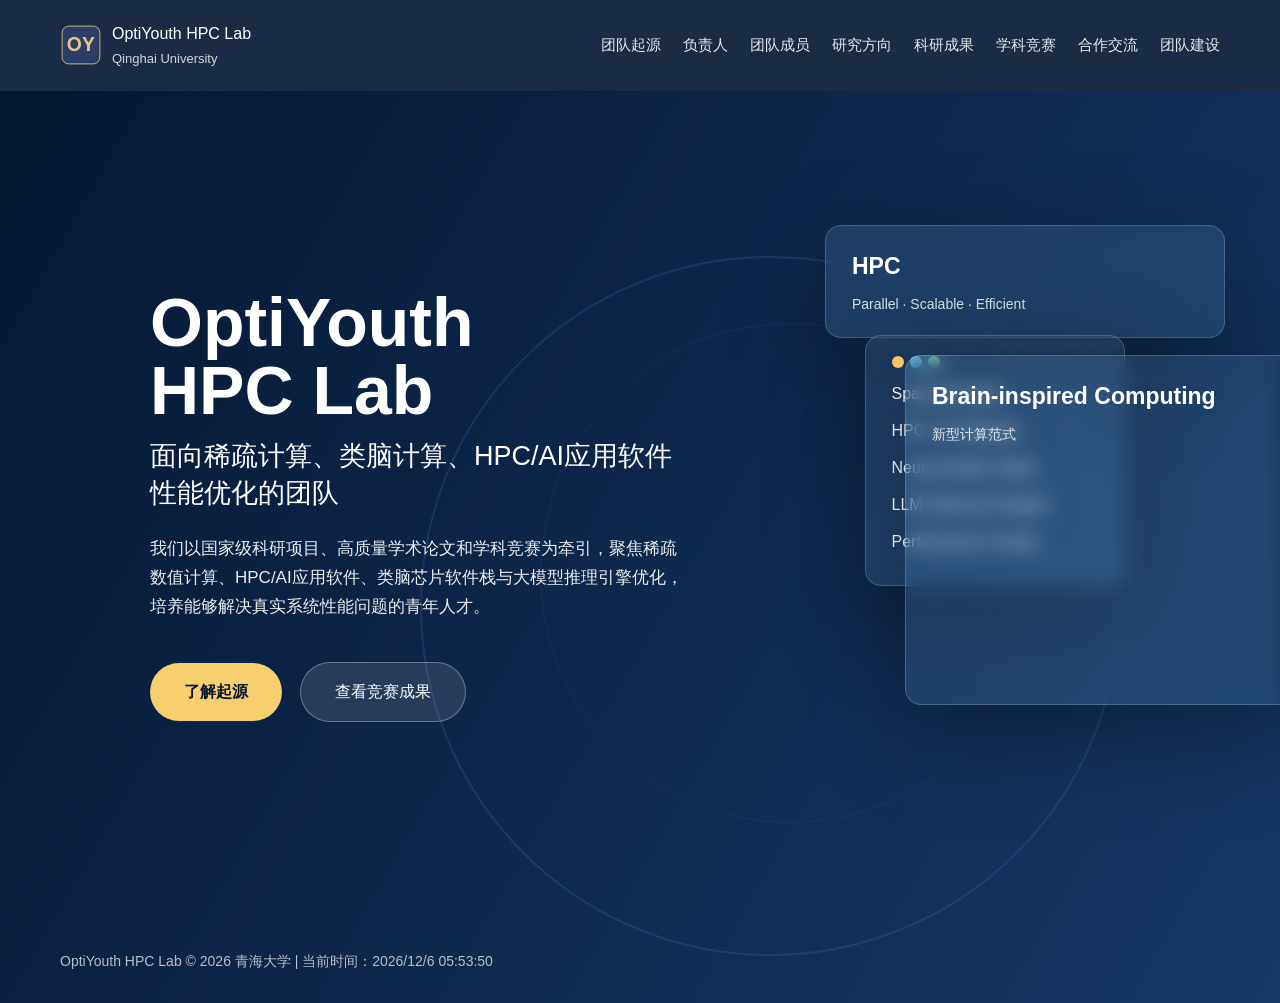
==== commit 61b6224a: "整理文件至仓库根目录，首页统一为index.html" ====
--- a/index.html
+++ b/index.html
@@ -1,393 +1,375 @@
-<!DOCTYPE html>
+﻿<!DOCTYPE html>
 
 <html lang="zh-CN">
 <head>
 <meta charset="utf-8"/>
 <meta content="width=device-width, initial-scale=1.0" name="viewport"/>
-<title>OptiYouth HPC Lab</title>
+<title>OptiYouth HPC Lab | Qinghai University</title>
 <link href="styles.css" rel="stylesheet"/>
-<script>
-        function updateTime() {
-            const timeElement = document.getElementById('real-time');
-            const now = new Date();
-
-            
-            const year = now.getFullYear();
-            const month = String(now.getMonth() + 1).padStart(2, '0');
-            const day = String(now.getDate()).padStart(2, '0');
-            const hours = String(now.getHours()).padStart(2, '0');
-            const minutes = String(now.getMinutes()).padStart(2, '0');
-            const seconds = String(now.getSeconds()).padStart(2, '0');
-
-            const timeString = `${year}-${month}-${day} ${hours}:${minutes}:${seconds}`;
-            
-            
-            timeElement.textContent = timeString;
-        }
-
-        setInterval(updateTime, 1000);
-
-        updateTime();
-    </script>
-    <style>
-         #real-time {
-            font-weight: 600;     
-            color: #eef1f5;        
-            font-family: monospace;
-            font-size: 12pt; 
-            margin-left: 5px;
-        }
-    </style>
+<style>
+        *, *::before, *::after {
+            box-sizing: border-box;
+            margin: 0;
+            padding: 0;
+        }
+
+        .nav {
+            width: 100%;
+            background-color: #192b45;
+            padding: 16px 0;
+            border-bottom: none;
+        }
+
+        .nav-inner {
+            max-width: 1280px;
+            width: min(92%,1280px);
+            margin: 0 auto;
+            display: flex;
+            justify-content: space-between;
+            align-items: center;
+        }
+
+        .brand {
+            display: flex;
+            align-items: center;
+            gap: 10px;
+            text-decoration: none;
+        }
+
+        .brand-mark {
+            width: 40px;
+            height: 40px;
+            background: #283c60;
+            color: #c6e0ff;
+            border-radius: 8px;
+            display: flex;
+            align-items: center;
+            justify-content: center;
+            font-weight: bold;
+        }
+
+        .nav-links {
+            display: flex;
+            gap: 24px;
+        }
+
+            .nav-links a {
+                color: #c6e0ff;
+                text-decoration: none;
+                font-size: 14px;
+            }
+
+                .nav-links a:hover {
+                    opacity: 0.8;
+                }
+
+        .footer {
+            margin-top: 80px;
+            padding: 25px 0;
+            border-top: 1px solid #eee;
+            text-align: center;
+            color: #666;
+        }
+        /* 原图深蓝渐变背景 */
+        body {
+            margin: 0;
+            background: linear-gradient(120deg, #041732, #153866);
+            color: #ffffff;
+            overflow-x: hidden;
+        }
+
+        .hero-wrap {
+            position: relative;
+            min-height: 92vh;
+            display: flex;
+            align-items: center;
+            padding: 0 60px;
+        }
+        /* 半透明空心圆环 整体左移 */
+        .circle-bg-1 {
+            position: absolute;
+            width: 700px;
+            height: 700px;
+            border-radius: 50%;
+            border: 2px solid rgba(80, 140, 210, 0.18);
+            background: transparent;
+            right: 160px; /* 原80px，加大数值向左挪 */
+            top: 20%;
+            z-index: 1;
+        }
+
+        .circle-bg-2 {
+            position: absolute;
+            width: 500px;
+            height: 500px;
+            border-radius: 50%;
+            border: 1px solid rgba(60, 120, 190, 0.12);
+            background: transparent;
+            right: 240px; /* 原160px，加大数值向左挪 */
+            top: 28%;
+            z-index: 1;
+        }
+        /* 左侧文字向中间偏移 */
+        .left-content {
+            position: relative;
+            z-index: 3;
+            flex: 1;
+            padding-left: 90px;
+        }
+
+        .right-cards-group {
+            position: relative;
+            z-index: 3;
+            flex: 1;
+            height: 600px;
+            left: 80px; /* 整体容器左移 */
+        }
+        /* 磨砂卡片浅蓝通透质感 */
+        .glass-card {
+            background: rgba(130, 190, 240, 0.14);
+            backdrop-filter: blur(10px);
+            border-radius: 16px;
+            padding: 20px 26px;
+            position: absolute;
+        }
+
+        .card-top {
+            top: 20px;
+            left: 60px;
+        }
+        /* 中间卡片加宽 */
+        .card-middle {
+            top: 130px;
+            left: 100px;
+            width: 260px;
+        }
+        /* 底部卡片向上移动 */
+        .card-bottom {
+            bottom: 100px;
+            left: 140px;
+        }
+        /* 文字样式 */
+        .left-content h1 {
+            font-size: 68px;
+            line-height: 1;
+            margin: 0 0 14px;
+        }
+
+        .left-content h2 {
+            font-size: 27px;
+            font-weight: normal;
+            margin: 0 0 22px;
+            line-height: 1.4;
+        }
+
+        .left-content p {
+            font-size: 17px;
+            line-height: 1.7;
+            opacity: 0.92;
+            max-width: 630px;
+            margin-bottom: 40px;
+        }
+        /* 跳转按钮 */
+        .btn-group a {
+            text-decoration: none;
+            font-size: 16px;
+            padding: 15px 34px;
+            border-radius: 999px;
+            margin-right: 14px;
+            display: inline-block;
+        }
+
+        .btn-origin {
+            background: #f8cf6e;
+            color: #041732;
+            font-weight: bold;
+        }
+
+        .btn-comp {
+            background: rgba(255,255,255,0.11);
+            border: 1px solid rgba(255,255,255,0.3);
+            color: #fff;
+        }
+
+        .glass-card h4 {
+            margin: 0 0 6px;
+            font-size: 23px;
+        }
+
+        .glass-card p {
+            margin: 0;
+            font-size: 14px;
+            opacity: 0.85;
+        }
+
+        .glass-card li {
+            list-style: none;
+            margin: 9px 0;
+            font-size: 16px;
+            padding: 0;
+        }
+        /* 导航栏 */
+        .nav {
+            display: flex;
+            justify-content: space-between;
+            align-items: center;
+            padding: 20px 60px;
+        }
+
+        .brand {
+            display: flex;
+            align-items: center;
+            gap: 10px;
+            color: white;
+            text-decoration: none;
+        }
+
+       
+
+        .nav-links a {
+            color: #fff;
+            text-decoration: none;
+            margin-left: 22px;
+            font-size: 15px;
+            opacity: 0.9;
+        }
+    
+
+/* unified homepage navigation */
+.nav{
+  width:100% !important;
+  display:flex !important;
+  justify-content:space-between !important;
+  align-items:center !important;
+  padding:20px 60px !important;
+  background:#192b45 !important;
+  border-bottom:none !important;
+  box-sizing:border-box !important;
+  position:relative !important;
+  top:auto !important;
+  z-index:50 !important;
+}
+.nav .brand{
+  display:flex !important;
+  align-items:center !important;
+  gap:10px !important;
+  color:#fff !important;
+  text-decoration:none !important;
+}
+
+    .nav .brand-mark {
+        width: 42px !important;
+        height: 42px !important;
+        background: transparent !important;
+        border-radius: 0 !important;
+        display: flex !important;
+        align-items: center !important;
+        justify-content: center !important;
+        border: none !important;
+        padding: 0 !important;
+    }
+
+        .nav .brand-mark svg {
+            width: 42px !important;
+            height: 42px !important;
+            display: block !important;
+        }
+
+.nav .nav-links{
+  display:flex !important;
+  gap:0 !important;
+  align-items:center !important;
+}
+.nav .nav-links a{
+  color:#fff !important;
+  text-decoration:none !important;
+  margin-left:22px !important;
+  font-size:15px !important;
+  opacity:0.9 !important;
+  font-weight:400 !important;
+}
+.nav .nav-links a:hover{opacity:0.8 !important;color:#fff !important;}
+@media(max-width:900px){
+  .nav{padding:18px 24px !important;}
+  .nav .nav-links{display:none !important;}
+}
+</style>
 </head>
 <body>
+<!-- 顶部导航 -->
 <nav class="nav">
-<div class="container nav-inner">
-<a aria-label="OptiYouth HPC Lab 首页" class="brand" href="#top"><span class="brand-mark">OY</span><span><strong>OptiYouth HPC Lab</strong><span>Qinghai University</span></span></a>
+<a class="brand" href="home.html">
+    <span class="brand-mark">
+        <svg width="42" height="42" viewBox="0 0 100 100">
+            <!-- 圆角深蓝方块，金色边框+金色OY -->
+            <rect x="5" y="5" width="90" height="90" rx="16" fill="#2c3e64" stroke="#e6c78c" stroke-width="2" />
+            <text x="50" y="64" font-size="46" font-weight="700" fill="#e6c78c" text-anchor="middle">OY</text>
+        </svg>
+    </span>
+<div>
+<div>OptiYouth HPC Lab</div>
+<div style="font-size:13px;opacity:0.8;">Qinghai University</div>
+</div>
+</a>
 <div class="nav-links">
-<a href="#overview">团队起源</a><a href="#leader">负责人</a><a href="#members">团队成员</a><a href="#directions">研究方向</a><a href="#research">科研成果</a><a href="#competition">学科竞赛</a><a href="#contact">联系方式</a>
-</div>
+<a href="subpage/subpages/overview.html">团队起源</a>
+<a href="subpage/subpages/leader.html">负责人</a>
+<a href="subpage/subpages/member.html">团队成员</a>
+<a href="subpage/subpages/direction.html">研究方向</a>
+<a href="subpage/subpages/research.html">科研成果</a>
+<a href="subpage/subpages/competition.html">学科竞赛</a>
+<a href="subpage/subpages/collaboration.html">合作交流</a>
+<a href="subpage/subpages/building.html">团队建设</a>
 </div>
 </nav>
-<header class="hero" id="top">
-<div class="container hero-inner">
-<div>
+<section class="hero-wrap">
+<!-- 两个空心半透明圆环 -->
+<div class="circle-bg-1"></div>
+<div class="circle-bg-2"></div>
+<div class="left-content">
 <h1>OptiYouth<br/>HPC Lab</h1>
 <h2>面向稀疏计算、类脑计算、HPC/AI应用软件性能优化的团队</h2>
-<p class="hero-desc">我们以国家级科研项目、高质量学术论文和学科竞赛为牵引，聚焦稀疏数值计算、HPC/AI应用软件、类脑芯片软件栈与大模型推理引擎优化，培养能够解决真实系统性能问题的青年人才。</p>
-<div class="hero-actions"><a class="btn primary" href="#overview">了解起源</a><a class="btn ghost" href="#competition">查看竞赛成果</a></div>
-</div>
-<div aria-hidden="true" class="hero-panel">
-<div class="orb"></div>
-<div class="glass-card"><div class="terminal-bar"><i></i><i></i><i></i></div><div class="code-line">Sparse Kernels<br/>HPC / AI Software<br/>Brain-inspired Stack<br/>LLM Inference Engine<br/>Performance Tuning</div></div>
-<div class="mini-chip"><b>HPC</b><span>Parallel · Scalable · Efficient</span></div>
-<div class="mini-chip two"><b>Brain-inspired Computing</b><span style="align-self: center;">新型计算范式</span></div>
-</div>
-</div>
-</header>
-<main>
-<section class="section overview-section" id="overview">
-<div class="container overview-grid origin-layout">
-<article class="overview-card"><p class="kicker dark-kicker">ORIGIN STORY</p><h2>团队起源</h2><p>从一个人的代码痴迷，到一群少年的并肩奔赴，OptiYouth HPC Lab 的故事，是一场从未熄灭的“优化”热血长征。</p><p>这份执着的原点，是创始人边浩东老师在硕士时期向高性能计算（HPC）星辰大海的无畏远征。彼时，“优化少年”这一名字首次在赛场崭露头角，代表着对算力极限近乎偏执的追求；此后，这份热忱从竞技场的巅峰对决跨越到工业界的复杂实战，在知乎的深度沉淀中碰撞出智慧的火花，并最终回归高校，转化为薪火相传的使命感。</p><p>在 AI 重构世界的今天，算力已成为重塑文明的新质生产力。“优化少年”早已超越了一个代称，它演变为一种“向下深挖系统潜力、向上支撑智能未来”的极客图腾。2026 年 5 月 21 日，这段跨越八年时间执着追求的精神符号正式升华为 “OptiYouth HPC Lab”。</p><p>我们站在 AI 时代的潮头，致力于在每一行并行的代码中榨取算力红利，在每一个算法的迭代中构筑智能基石。这里不仅是极客的集结地，更是算力新纪元的瞭望塔——我们誓要以极致的优化，定义这个大算力时代的青春底色！</p></article>
-<aside class="origin-feature-grid"><article class="origin-feature-card"><h3>科研驱动</h3><p>围绕稀疏矩阵、科学计算软件、AI推理引擎等方向开展阅读、复现、实验与论文训练。</p></article><article class="origin-feature-card"><h3>工程实践</h3><p>重视 Linux、C/C++、Python、MPI、OpenMP、CUDA 等工具链训练，关注真实程序性能瓶颈。</p></article><article class="origin-feature-card"><h3>竞赛牵引</h3><p>通过 ASC、SolverChallenge、MCC、华为 ICT 等赛事训练赛题分析、调优与答辩能力。</p></article><article class="origin-feature-card"><h3>协同成长</h3><p>形成研究生与本科生协同推进的培养机制，鼓励跨年级合作、共同攻关。</p></article></aside></div>
+<p>我们以国家级科研项目、高质量学术论文和学科竞赛为牵引，聚焦稀疏数值计算、HPC/AI应用软件、类脑芯片软件栈与大模型推理引擎优化，培养能够解决真实系统性能问题的青年人才。</p>
+<div class="btn-group">
+<a class="btn-origin" href="overview.html">了解起源</a>
+<a class="btn-comp" href="competition.html">查看竞赛成果</a>
+</div>
+</div>
+<div class="right-cards-group">
+<div class="glass-card card-top">
+<h4>HPC</h4>
+<p>Parallel · Scalable · Efficient</p>
+</div>
+<!-- 加宽后的中间卡片 -->
+<div class="glass-card card-middle">
+<div style="display:flex;gap:6px;margin-bottom:12px;">
+<span style="width:12px;height:12px;border-radius:50%;background:#ffd066;"></span>
+<span style="width:12px;height:12px;border-radius:50%;background:#66d2ff;"></span>
+<span style="width:12px;height:12px;border-radius:50%;background:#88ddaa;"></span>
+</div>
+<li>Sparse Kernels</li>
+<li>HPC / AI Software</li>
+<li>Neuromorphic Stack</li>
+<li>LLM Inference Engine</li>
+<li>Performance Tuning</li>
+</div>
+<!-- 向上移动后的底部卡片 -->
+<div class="glass-card card-bottom">
+<h4>Brain-inspired Computing</h4>
+<p>新型计算范式</p>
+</div>
+</div>
 </section>
-<section class="section leader-section" id="leader">
-<div class="container leader-wrap">
-<div class="section-head on-dark"><p class="kicker">TEAM LEADER</p><h2>负责人</h2></div>
-<div class="leader-card">
-<div class="leader-photo"><img alt="边浩东" src="assets/images/teacher.jpg"/></div>
-<div class="leader-info">
-<p class="role">青海大学计算机技术与应用学院讲师 · 清华大学计算机科学与技术系博士</p>
-<h3>边浩东</h3>
-<ul class="leader-facts">
-<li>研究方向包括高性能计算、稀疏数值计算性能优化、大规模科学计算软件性能优化、类脑计算软件性能优化。</li>
-<li>获2024年青海省自然科学奖三等奖、2025年青海省教学成果奖一等奖。</li>
-<li>主持国家重点研发计划子课题、青海省昆仑英才·高端创新创业人才·拔尖人才项目、光合基金横向项目。</li>
-<li>相关成果以第一/通讯作者发表于 PPoPP、SPE、Euro-Par、CCGRID、FGCS 等CCF推荐国际会议与期刊。</li>
-</ul>
-<a class="homepage" href="https://bhd.qhu-hdacp.cn/" rel="noreferrer" target="_blank">访问个人主页 →</a>
-</div>
-</div>
-</div>
-</section>
-<section class="section" id="members">
-<div class="container">
-<div class="section-head center"><h2>团队成员</h2></div>
-
-<div class="member-tabs">
-    <div class="member-group">
-        <h3>研究生</h3>
-        <div class="member-grid">
-            <article class="member-card">
-                <img alt="任思谕" src="assets/images/ren.jpg"/>
-                <div class="member-body">
-                    <h4>任思谕</h4>
-                    <p class="member-grade">2024级硕士研究生</p>
-                    <div class="member-pill-row">
-                        <span class="member-pill">算法优化</span>
-                        <span class="member-pill">并行计算</span>
-                        <span class="member-pill">求解器</span>
-                    </div>
-                </div>
-            </article>
-            <article class="member-card">
-                <img alt="薛凤" src="assets/images/xuefeng.jpg"/>
-                <div class="member-body">
-                    <h4>薛凤</h4>
-                    <p class="member-grade">2025级硕士研究生</p>
-                    <div class="member-pill-row">
-                        <span class="member-pill">大模型</span>
-                        <span class="member-pill">并行计算</span>
-                        <span class="member-pill">系统优化</span>
-                    </div>
-                </div>
-            </article>
-            <article class="member-card">
-                <img alt="黄帅" src="assets/images/huang.jpg"/>
-                <div class="member-body">
-                    <h4>黄帅</h4>
-                    <p class="member-grade">2026级硕士研究生</p>
-                    <div class="member-pill-row">
-                        <span class="member-pill">混合精度</span>
-                        <span class="member-pill">求解器</span>
-                        <span class="member-pill">并行计算</span>
-                    </div>
-                </div>
-            </article>
-        </div>
-    </div>
-    <div class="member-group">
-        <h3>本科生</h3>
-        <div class="member-grid">
-            <article class="member-card">
-                <img alt="吴匡正" src="assets/images/wukuangzheng.jpg"/>
-                <div class="member-body">
-                    <h4>吴匡正</h4>
-                    <p class="member-grade">2022级本科生</p>
-                    <div class="member-pill-row">
-                        <span class="member-pill">算法</span>
-                        <span class="member-pill">求解器</span>
-                        <span class="member-pill">并行计算</span>
-                    </div>
-                </div>
-            </article>
-            <article class="member-card">
-                <img alt="缪弘博" src="assets/images/miaohongbo.jpg"/>
-                <div class="member-body">
-                    <h4>缪弘博</h4>
-                    <p class="member-grade">2023级本科生</p>
-                    <div class="member-pill-row">
-                        <span class="member-pill">大模型</span>
-                        <span class="member-pill">混合精度</span>
-                        <span class="member-pill">并行计算</span>
-                    </div>
-                </div>
-            </article>
-            <article class="member-card">
-                <img alt="王佳" src="assets/images/wangjia.jpg"/>
-                <div class="member-body">
-                    <h4>王佳</h4>
-                    <p class="member-grade">2023级本科生</p>
-                    <div class="member-pill-row">
-                        <span class="member-pill">算法优化</span>
-                        <span class="member-pill">求解器</span>
-                        <span class="member-pill">混合精度</span>
-                    </div>
-                </div>
-            </article>
-        </div>
-    </div>
-</div>
-
-
-
-
-
-
-
-
-
-
-
-
-
-
-
-
-
-
-
-
-
-
-
-
-
-</section>
-
-<section class="section directions" id="directions">
-<div class="container">
-<div class="section-head center on-dark"><p class="kicker">RESEARCH DIRECTIONS</p><h2>团队研究方向</h2></div>
-<div class="direction-grid">
-<article class="direction-card"><strong>01</strong><h3>稀疏数值计算性能优化</h3><p>面向 SpMV、迭代求解器、稀疏矩阵存储格式与负载均衡等问题，研究数据布局、SIMD、多核并行与运行时自适应优化方法。</p></article>
-<article class="direction-card"><strong>02</strong><h3>HPC/AI 应用软件优化</h3><p>针对科学计算、图像重建、量子模拟、AI 应用等软件，开展热点分析、并行重构、GPU/CPU 协同优化和可扩展性评测。</p></article>
-<article class="direction-card"><strong>03</strong><h3>类脑计算软件栈与性能优化</h3><p>面向类脑计算芯片与 SNN 计算模型，探索编译框架、仿真工具、运行时系统与基础软件栈的性能优化。</p></article>
-<article class="direction-card"><strong>04</strong><h3>Agent 大模型推理引擎性能优化</h3><p>关注大模型推理服务、Agent 执行链、混合精度、缓存管理、调度策略与端到端延迟优化，提升智能应用运行效率。</p></article>
-</div>
-</div>
-</section>
-<section class="section" id="research">
-<div class="container">
-<div class="section-head center"><h2>科研项目与学术成果</h2><p style="font-size: 12pt;">重点项目和代表性论文</p></div>
-<div class="research-grid"><article class="list-card"><div class="card-head"><span class="card-pill">PROJECTS</span><h3>科研项目</h3><p>围绕并行智能计算、异构平台优化与学生科研训练，形成项目驱动的科研训练模式。</p></div><ul class="item-list"><li class="project-item"><div class="project-main"><b>国家重点研发计划（子课题）</b><span>面向高分辨区域模式的高可扩展并行及智能计算技术</span><small>主持｜45万元｜2023.12 - 2026.12</small></div><span class="status-badge status-ongoing">在研</span></li><li class="project-item"><div class="project-main"><b>青海省昆仑英才 · 高端创新创业人才项目</b><span>培养拔尖人才项目</span><small>主持｜20万元｜2025.03 - 2028.03</small></div><span class="status-badge status-ongoing">在研</span></li><li class="project-item"><div class="project-main"><b>中科曙光-光合基金横向项目</b><span>异构平台 QuEST 量子计算模拟器移植优化研究</span><small>主持｜8万元｜2024.07 - 2025.12</small></div><span class="status-badge status-done">结题</span></li></ul></article><article class="list-card paper-section-card">
-    <div class="card-head">
-        <span class="card-pill">PUBLICATIONS</span><h3>学术论文（近3年）</h3>
-    </div>
-    <ul class="homepage-paper-list">
-        <li class="homepage-paper-item">
-            <h4>PANA: A Fine-Grained Runtime-Adaptive Load Balancing for Parallel SpMV on Multicore CPUs</h4>
-            <p class="paper-authors"><strong>Haodong Bian</strong>, Youhui Zhang, Xiang Fei, Jianqiang Huang, Xiaoying Wang.</p>
-            <div class="paper-tags-line">
-                <span class="pub-tag tag-ccfa">CCF-A</span>
-                <span class="paper-venue">PPoPP 2026</span>
-            </div>
-        </li>
-        <li class="homepage-paper-item">
-            <h4>GWBP: Accelerating Weighted Back-Projection for Image Reconstruction via Efficient GPU Parallel Optimization</h4>
-            <p class="paper-authors">Hongbo Miao, <strong>Haodong Bian*</strong>.</p>
-            <div class="paper-tags-line">
-                <span class="pub-tag tag-ccfb">CCF-B</span>
-                <span class="paper-venue">Euro-Par 2026</span>
-            </div>
-        </li>
-        <li class="homepage-paper-item">
-            <h4>OSOW: A Resource-Efficient Parallelization of the Winograd Algorithm on Multicore CPUs</h4>
-            <p class="paper-authors">Siyu Ren, <strong>Haodong Bian*</strong>, Feng Xue, Xiaoying Wang.</p>
-            <div class="paper-tags-line">
-                <span class="pub-tag tag-ccfc">CCF-C</span>
-                <span class="paper-venue">KSEM 2026</span>
-            </div>
-        </li>
-        <li class="homepage-paper-item">
-            <h4>Research on Parallel Weighted Back-Projection Algorithm on Multi-CPU</h4>
-            <p class="paper-authors">Kaige Zheng, Kuangzheng Wu, Yu Yao, <strong>Haodong Bian*</strong>, Jianqiang Huang, Xiaoying Wang.</p>
-            <div class="paper-tags-line">
-                <span class="pub-tag tag-ccfc">CCF-C</span>
-                <span class="paper-venue">ICIC 2025</span>
-            </div>
-        </li>
-    </ul>
-</div>
-</section>
-<section class="section competition" id="competition">
-<div class="container">
-<div class="section-head on-dark">
-    <p class="kicker">DISCIPLINE COMPETITIONS</p>
-    <h2>学科竞赛</h2><p>团队通过高水平赛事检验训练成果，在赛题分析、方案设计、程序优化等环节中持续提升。</p></div>
-    <div class="award-grid">
-        <article class="award-card first">
-            <img alt="2026 华为 ICT 大赛中国总决赛全国二等奖" src="assets/images/huawei2026.png"/>
-            <div>
-                <small>Huawei ICT 2026</small>
-                <h3>华为 ICT 大赛中国总决赛</h3>
-                <p>全国二等奖</p>
-            </div>
-        </article>
-        <article class="award-card">
-            <img alt="2025 SolverChallenge 全国二等奖" src="assets/images/solver2025.jpg"/>
-            <div>
-                <small>SolverChallenge 2025</small>
-                <h3>第五届线性解法器算法与性能优化竞赛</h3>
-                <p>全国二等奖</p>
-            </div>
-        </article>
-        <article class="award-card">
-            <img alt="2025 先导杯全国三等奖" src="assets/images/xiandao2025.png"/>
-            <div>
-                <small>先导杯 2025</small>
-                <h3>全国大学生计算机系统能力大赛——智能计算创新设计赛（先导杯）</h3>
-                <p>全国三等奖</p>
-            </div>
-        </article>
-        <article class="award-card">
-            <img alt="2024 团体程序设计天梯赛全国二等奖" src="assets/images/tianti2024.png"/>
-            <div>
-                <small>天梯赛 2024</small>
-                <h3>团体程序设计天梯赛全国总决赛</h3>
-                <p>全国二等奖</p>
-            </div>
-        </article>
-        <article class="award-card">
-            <img alt="2024 ASC 全球一等奖" src="assets/images/asc2024.jpg"/>
-            <div>
-                <small>ASC 2024</small>
-                <h3>世界大学生超级计算竞赛</h3>
-                <p>全球/全国一等奖</p>
-            </div>
-        </article>
-        <article class="award-card">
-            <img alt="2024 MCC 全国二等奖" src="assets/images/mcc2024.jpg"/>
-            <div>
-                <small>MCC 2024</small>
-                <h3>海洋计算挑战赛全国总决赛</h3>
-                <p>全国二等奖（亚军）</p>
-            </div>
-        </article>
-        <article class="award-card">
-            <img alt="2024 SolverChallenge 全国三等奖" src="assets/images/solver2024.jpg"/>
-            <div>
-                <small>SolverChallenge 2024</small>
-                <h3>第四届线性解法器竞赛</h3>
-                <p>全国三等奖</p>
-            </div>
-        </article>
-        <article class="award-card">
-            <img alt="2024 开放原子大赛 Tecorigin 算子开发任务挑战赛全国三等奖" src="assets/images/openatom2024.png"/>
-            <div>
-                <small>OpenAtom 2024</small>
-                <h3>第二届开放原子大赛（Tecorigin 算子开发任务挑战赛）</h3>
-                <p>全国三等奖</p>
-            </div>
-        </article>
-        <article class="award-card">
-            <img alt="2023 ICPC 全国金奖" src="assets/images/icpc2023.jpg"/>
-            <div>
-                <small>ICPC 2023</small>
-                <h3>China Silk Road Invitational</h3>
-                <p>全国金奖</p>
-            </div>
-        </article>
-        <article class="award-card">
-            <img alt="2022 PAC 全国并行应用挑战赛全国二等奖（前三）" src="assets/images/pac2022.jpg"/>
-            <div>
-                <small>PAC 2022</small>
-                <h3>“英特尔”杯全国并行应用挑战赛</h3>
-                <p>全国二等奖（前三）</p>
-            </div>
-        </article>
-        <article class="award-card">
-            <img alt="2021 先导杯计算应用大奖赛全国入围奖（前八）" src="assets/images/pioneer2021.png"/>
-            <div>
-                <small>先导杯 2021</small>
-                <h3>第二届“先导杯”计算应用大奖赛</h3>
-                <p>全国8强</p>
-            </div>
-        </article>
-    </div>
-
-</div>
-
-
-
-</section>
-<section class="section" id="partners">
-<div class="container">
-<div class="section-head center"><p class="kicker dark-kicker">COLLABORATION</p><h2>合作与交流</h2><p style="font-size: 12pt;">面向高性能计算、类脑计算与基础软件生态，持续拓展交流合作</p></div>
-<div class="partners">
-<article class="partner-card"><div class="partner-icon">CRAFT<br/>Lab</div><div><h3>THU CRAFT 实验室</h3><p>清华大学计算机系团队，关注处理器微体系结构、类脑计算、基础软件、高性能计算等方向。</p><a href="https://craft.cs.tsinghua.edu.cn/" rel="noreferrer" target="_blank">访问 CRAFT Lab →</a></div></article>
-<article class="partner-card"><div class="partner-icon partner-logo"><img alt="国家超级计算无锡中心图标" src="assets/images/wuxi.png"/></div><div><h3>国家超级计算无锡中心</h3><p>国家级超算平台与应用支撑单位，为高性能计算应用、并行优化和算力实践提供重要生态支撑。</p></div></article>
-</div>
-</div>
-</section>
-<section class="section" id="contact">
-<div class="container final-grid"><div class="section-head center"><p class="kicker dark-kicker">TEAM BUILDING</p><h2>团队建设 / 招新要求</h2></div>
-<article class="goal-contact"><p class="kicker dark-kicker">GOALS</p><h3>团队建设目标</h3><ul>
-<li><b>学术：</b>围绕高性能计算、绿色算力、系统优化和科学计算开展论文阅读、实验复现和学术写作训练。</li>
-<li><b>竞赛：</b>持续参与 ASC、SolverChallenge、MCC、华为 ICT 等赛事，提升方案设计、性能调优和答辩表达能力。</li>
-<li><b>专业技能：</b>强化 Linux 集群环境管理、C/C++/Python 高性能程序开发、MPI/OpenMP 异构并行编程、性能瓶颈剖析与系统调优、科研工程文档撰写及大型超算项目协作能力。</li>
-</ul></article>
-<article class="goal-contact contact-card"><p class="kicker">CONTACT</p><h3>联系方式与招新要求</h3><ul>
-<li><b>联系邮箱：</b><a href="mailto:optiyouth_hpc@163.com">optiyouth_hpc@163.com</a></li>
-<li><b>招新对象：</b>对 HPC、AI 系统、科学计算、算法优化和系统调优感兴趣的本科生（面向青海大学）与研究生（已录取的准研究生）。</li>
-<li><b>基本要求：</b>态度严谨、耐心细致，积极配合指导教师的科研安排，具备长期深耕科研领域的意愿，愿意跟随导师开展系统性学习与科研实践。</li>
-</ul></article>
-</div>
-</section>
-</main>
-<footer class="footer"><div class="container footer-inner"><div><strong>OptiYouth HPC Lab</strong> <p>&copy; 2020-<span id="year" style="font-size: 12pt; color: rgb(175, 200, 247);"></span> &nbsp; Bian Haodong · Qinghai University，Current Time：<span id="real-time">正在加载...</span></p> </div><a href="#top">返回顶部 ↑</a></div></footer>
-
-
+<footer style="padding:30px 60px;opacity:0.7;font-size:14px;">
+<span>OptiYouth HPC Lab © 2026 青海大学 | 当前时间：<span id="time"></span></span>
+</footer>
 <script>
-    document.getElementById('year').textContent = new Date().getFullYear();
-</script>   
+        function timeUpdate() {
+            let now = new Date();
+            document.getElementById("time").innerText = now.toLocaleString("zh-CN");
+        }
+        timeUpdate();
+        setInterval(timeUpdate, 1000);
+    </script>
 </body>
-</html>
+</html>
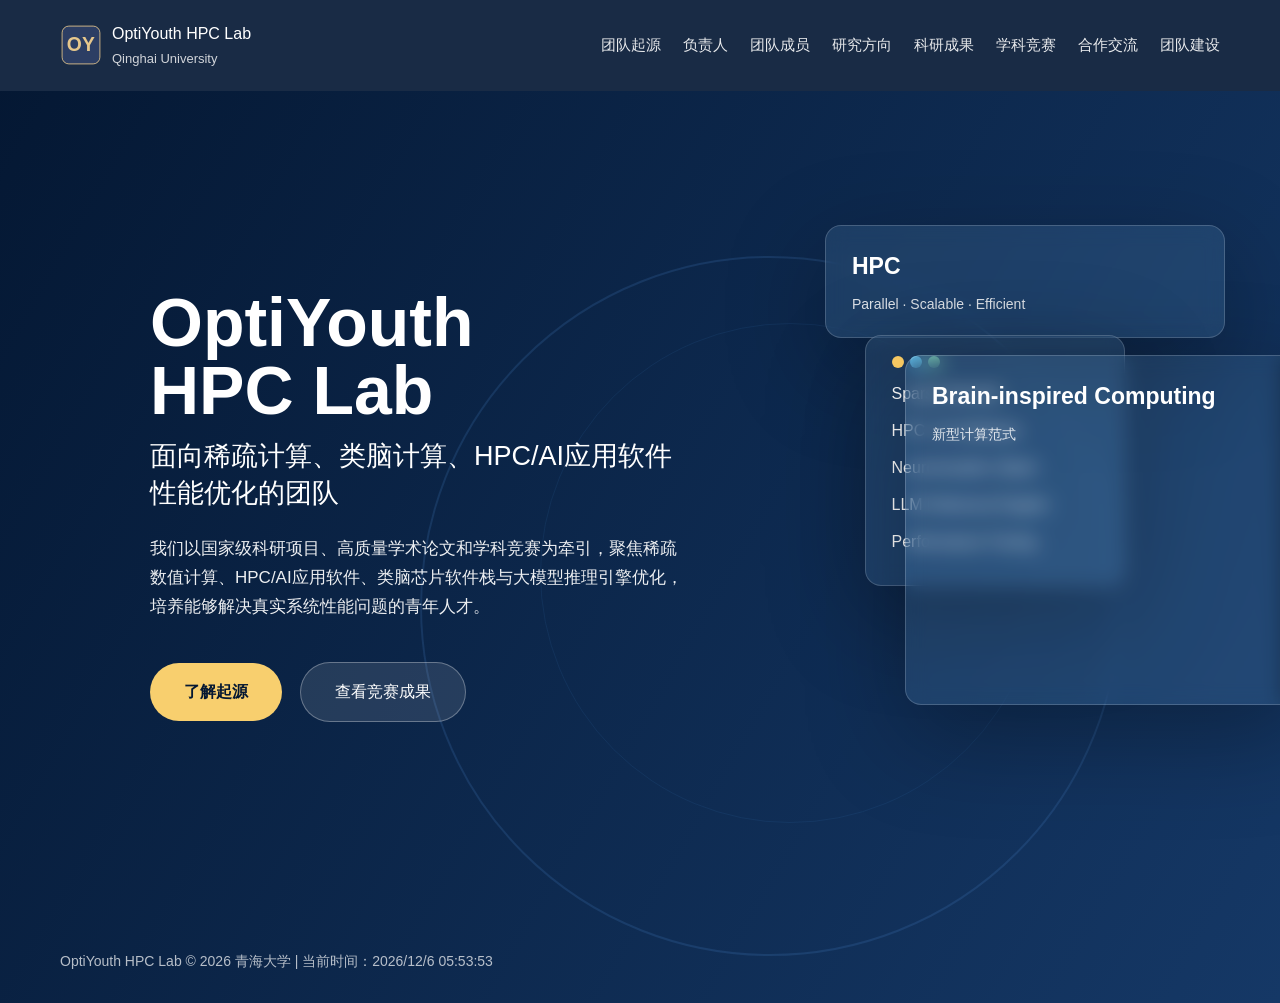
==== commit 46508dc6: "Add files via upload" ====
--- a/index.html
+++ b/index.html
@@ -1,4 +1,4 @@
-﻿<!DOCTYPE html>
+<!DOCTYPE html>
 
 <html lang="zh-CN">
 <head>
@@ -298,7 +298,7 @@
 <body>
 <!-- 顶部导航 -->
 <nav class="nav">
-<a class="brand" href="home.html">
+<a class="brand" href="index.html">
     <span class="brand-mark">
         <svg width="42" height="42" viewBox="0 0 100 100">
             <!-- 圆角深蓝方块，金色边框+金色OY -->
@@ -331,8 +331,8 @@
 <h2>面向稀疏计算、类脑计算、HPC/AI应用软件性能优化的团队</h2>
 <p>我们以国家级科研项目、高质量学术论文和学科竞赛为牵引，聚焦稀疏数值计算、HPC/AI应用软件、类脑芯片软件栈与大模型推理引擎优化，培养能够解决真实系统性能问题的青年人才。</p>
 <div class="btn-group">
-<a class="btn-origin" href="overview.html">了解起源</a>
-<a class="btn-comp" href="competition.html">查看竞赛成果</a>
+<a class="btn-origin" href="subpage/subpages/overview.html">了解起源</a>
+<a class="btn-comp" href="subpage/subpages/competition.html">查看竞赛成果</a>
 </div>
 </div>
 <div class="right-cards-group">
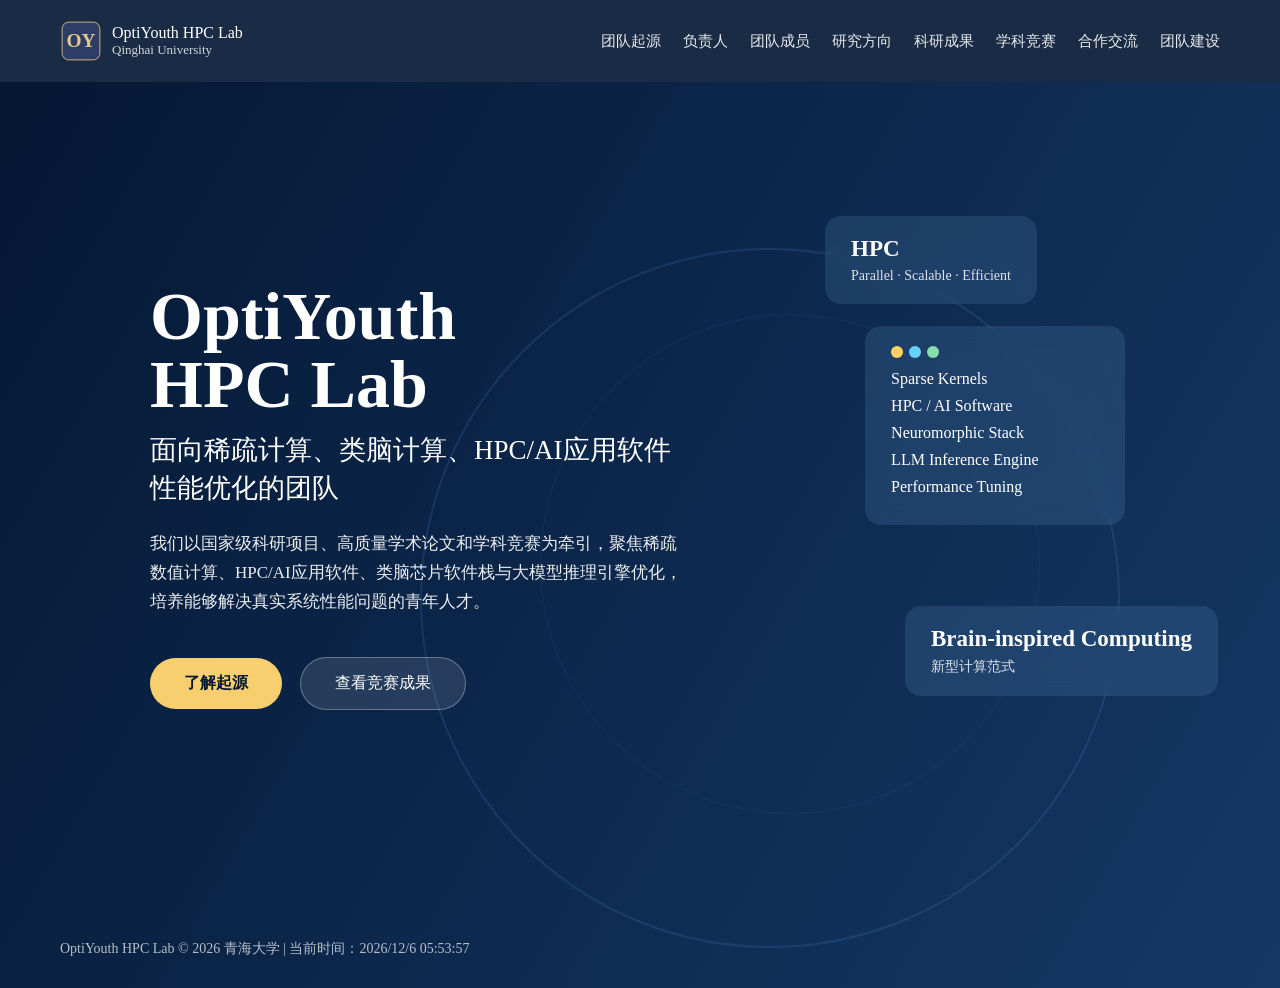
==== commit bace155a: "Add files via upload" ====
--- a/index.html
+++ b/index.html
@@ -5,7 +5,6 @@
 <meta charset="utf-8"/>
 <meta content="width=device-width, initial-scale=1.0" name="viewport"/>
 <title>OptiYouth HPC Lab | Qinghai University</title>
-<link href="styles.css" rel="stylesheet"/>
 <style>
         *, *::before, *::after {
             box-sizing: border-box;
@@ -255,24 +254,24 @@
   gap:10px !important;
   color:#fff !important;
   text-decoration:none !important;
-}
-
-    .nav .brand-mark {
-        width: 42px !important;
-        height: 42px !important;
-        background: transparent !important;
-        border-radius: 0 !important;
-        display: flex !important;
-        align-items: center !important;
-        justify-content: center !important;
-        border: none !important;
-        padding: 0 !important;
-    }
-
-        .nav .brand-mark svg {
-            width: 42px !important;
-            height: 42px !important;
-            display: block !important;
+}
+
+    .nav .brand-mark {
+        width: 42px !important;
+        height: 42px !important;
+        background: transparent !important;
+        border-radius: 0 !important;
+        display: flex !important;
+        align-items: center !important;
+        justify-content: center !important;
+        border: none !important;
+        padding: 0 !important;
+    }
+
+        .nav .brand-mark svg {
+            width: 42px !important;
+            height: 42px !important;
+            display: block !important;
         }
 
 .nav .nav-links{
@@ -299,12 +298,12 @@
 <!-- 顶部导航 -->
 <nav class="nav">
 <a class="brand" href="index.html">
-    <span class="brand-mark">
-        <svg width="42" height="42" viewBox="0 0 100 100">
-            <!-- 圆角深蓝方块，金色边框+金色OY -->
-            <rect x="5" y="5" width="90" height="90" rx="16" fill="#2c3e64" stroke="#e6c78c" stroke-width="2" />
-            <text x="50" y="64" font-size="46" font-weight="700" fill="#e6c78c" text-anchor="middle">OY</text>
-        </svg>
+    <span class="brand-mark">
+        <svg width="42" height="42" viewBox="0 0 100 100">
+            <!-- 圆角深蓝方块，金色边框+金色OY -->
+            <rect x="5" y="5" width="90" height="90" rx="16" fill="#2c3e64" stroke="#e6c78c" stroke-width="2" />
+            <text x="50" y="64" font-size="46" font-weight="700" fill="#e6c78c" text-anchor="middle">OY</text>
+        </svg>
     </span>
 <div>
 <div>OptiYouth HPC Lab</div>
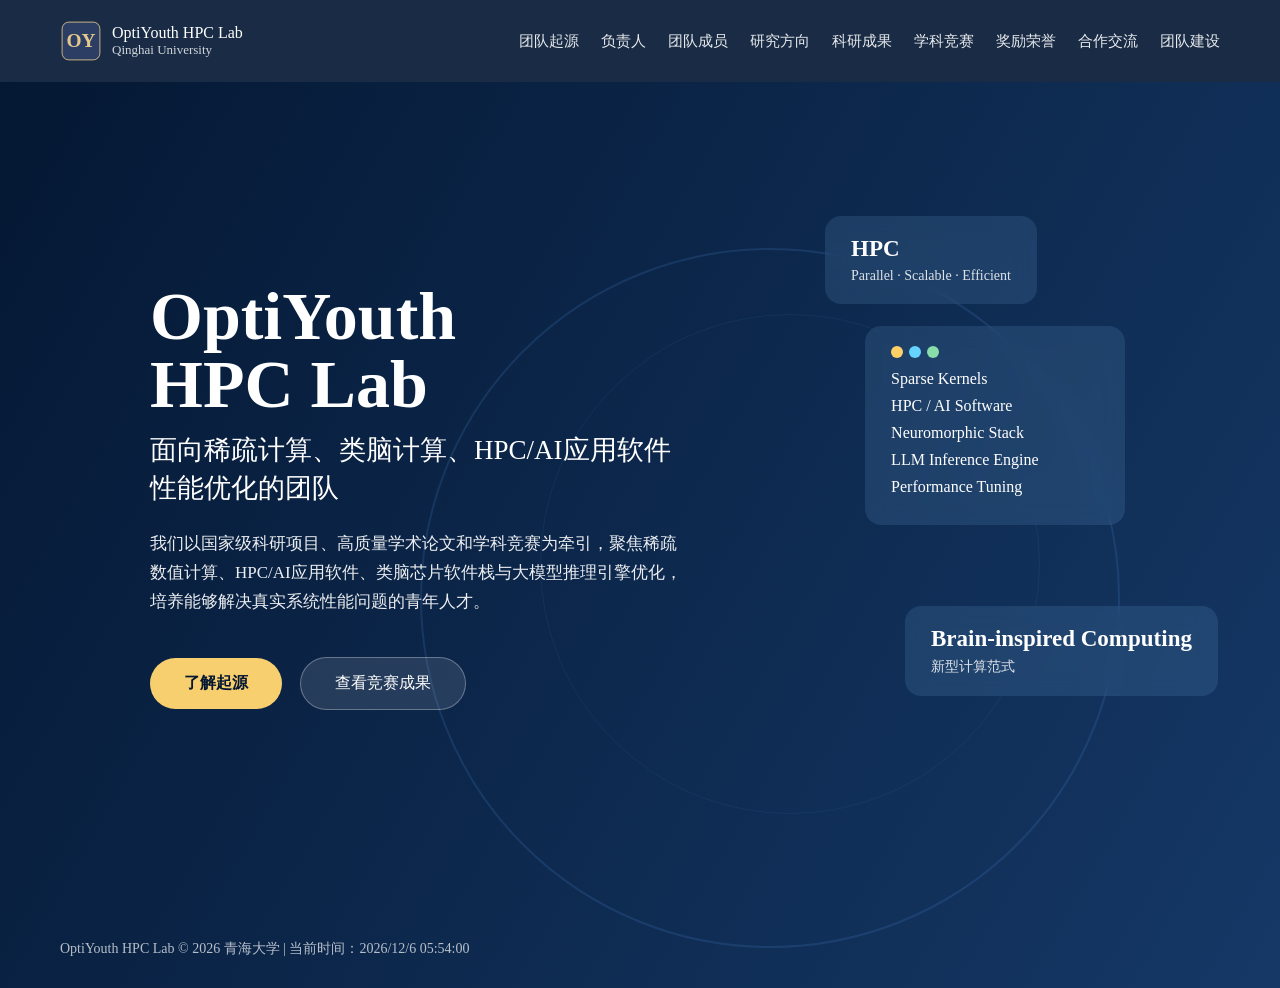
==== commit ab7e8c04: "Update index.html" ====
--- a/index.html
+++ b/index.html
@@ -317,6 +317,7 @@
 <a href="subpage/subpages/direction.html">研究方向</a>
 <a href="subpage/subpages/research.html">科研成果</a>
 <a href="subpage/subpages/competition.html">学科竞赛</a>
+<a href="../../subpage/subpages/awards.html">奖励荣誉</a>
 <a href="subpage/subpages/collaboration.html">合作交流</a>
 <a href="subpage/subpages/building.html">团队建设</a>
 </div>
@@ -371,4 +372,4 @@
         setInterval(timeUpdate, 1000);
     </script>
 </body>
-</html>+</html>
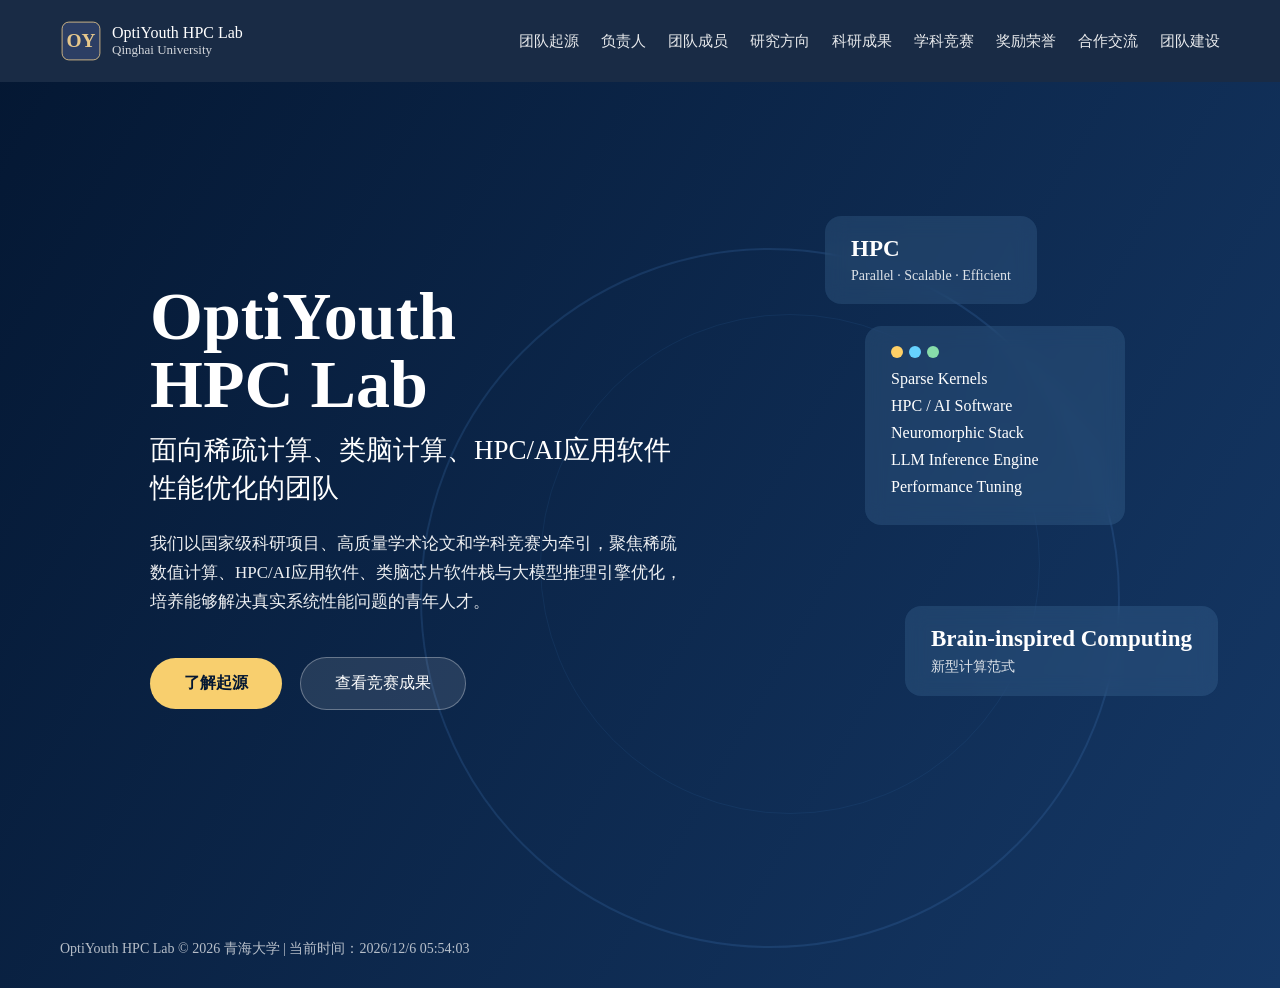
==== commit 23808bfd: "Add files via upload" ====
--- a/index.html
+++ b/index.html
@@ -2,10 +2,10 @@
 
 <html lang="zh-CN">
 <head>
-<meta charset="utf-8"/>
-<meta content="width=device-width, initial-scale=1.0" name="viewport"/>
-<title>OptiYouth HPC Lab | Qinghai University</title>
-<style>
+    <meta charset="utf-8" />
+    <meta content="width=device-width, initial-scale=1.0" name="viewport" />
+    <title>OptiYouth HPC Lab | Qinghai University</title>
+    <style>
         *, *::before, *::after {
             box-sizing: border-box;
             margin: 0;
@@ -223,7 +223,7 @@
             text-decoration: none;
         }
 
-       
+
 
         .nav-links a {
             color: #fff;
@@ -232,138 +232,150 @@
             font-size: 15px;
             opacity: 0.9;
         }
-    
-
-/* unified homepage navigation */
-.nav{
-  width:100% !important;
-  display:flex !important;
-  justify-content:space-between !important;
-  align-items:center !important;
-  padding:20px 60px !important;
-  background:#192b45 !important;
-  border-bottom:none !important;
-  box-sizing:border-box !important;
-  position:relative !important;
-  top:auto !important;
-  z-index:50 !important;
-}
-.nav .brand{
-  display:flex !important;
-  align-items:center !important;
-  gap:10px !important;
-  color:#fff !important;
-  text-decoration:none !important;
-}
-
-    .nav .brand-mark {
-        width: 42px !important;
-        height: 42px !important;
-        background: transparent !important;
-        border-radius: 0 !important;
-        display: flex !important;
-        align-items: center !important;
-        justify-content: center !important;
-        border: none !important;
-        padding: 0 !important;
-    }
-
-        .nav .brand-mark svg {
-            width: 42px !important;
-            height: 42px !important;
-            display: block !important;
-        }
-
-.nav .nav-links{
-  display:flex !important;
-  gap:0 !important;
-  align-items:center !important;
-}
-.nav .nav-links a{
-  color:#fff !important;
-  text-decoration:none !important;
-  margin-left:22px !important;
-  font-size:15px !important;
-  opacity:0.9 !important;
-  font-weight:400 !important;
-}
-.nav .nav-links a:hover{opacity:0.8 !important;color:#fff !important;}
-@media(max-width:900px){
-  .nav{padding:18px 24px !important;}
-  .nav .nav-links{display:none !important;}
-}
-</style>
+
+
+        /* unified homepage navigation */
+        .nav {
+            width: 100% !important;
+            display: flex !important;
+            justify-content: space-between !important;
+            align-items: center !important;
+            padding: 20px 60px !important;
+            background: #192b45 !important;
+            border-bottom: none !important;
+            box-sizing: border-box !important;
+            position: relative !important;
+            top: auto !important;
+            z-index: 50 !important;
+        }
+
+            .nav .brand {
+                display: flex !important;
+                align-items: center !important;
+                gap: 10px !important;
+                color: #fff !important;
+                text-decoration: none !important;
+            }
+
+            .nav .brand-mark {
+                width: 42px !important;
+                height: 42px !important;
+                background: transparent !important;
+                border-radius: 0 !important;
+                display: flex !important;
+                align-items: center !important;
+                justify-content: center !important;
+                border: none !important;
+                padding: 0 !important;
+            }
+
+                .nav .brand-mark svg {
+                    width: 42px !important;
+                    height: 42px !important;
+                    display: block !important;
+                }
+
+            .nav .nav-links {
+                display: flex !important;
+                gap: 0 !important;
+                align-items: center !important;
+            }
+
+                .nav .nav-links a {
+                    color: #fff !important;
+                    text-decoration: none !important;
+                    margin-left: 22px !important;
+                    font-size: 15px !important;
+                    opacity: 0.9 !important;
+                    font-weight: 400 !important;
+                }
+
+                    .nav .nav-links a:hover {
+                        opacity: 0.8 !important;
+                        color: #fff !important;
+                    }
+
+        @media(max-width:900px) {
+            .nav {
+                padding: 18px 24px !important;
+            }
+
+                .nav .nav-links {
+                    display: none !important;
+                }
+        }
+    </style>
 </head>
 <body>
-<!-- 顶部导航 -->
-<nav class="nav">
-<a class="brand" href="index.html">
-    <span class="brand-mark">
-        <svg width="42" height="42" viewBox="0 0 100 100">
-            <!-- 圆角深蓝方块，金色边框+金色OY -->
-            <rect x="5" y="5" width="90" height="90" rx="16" fill="#2c3e64" stroke="#e6c78c" stroke-width="2" />
-            <text x="50" y="64" font-size="46" font-weight="700" fill="#e6c78c" text-anchor="middle">OY</text>
-        </svg>
-    </span>
-<div>
-<div>OptiYouth HPC Lab</div>
-<div style="font-size:13px;opacity:0.8;">Qinghai University</div>
-</div>
-</a>
-<div class="nav-links">
-<a href="subpage/subpages/overview.html">团队起源</a>
-<a href="subpage/subpages/leader.html">负责人</a>
-<a href="subpage/subpages/member.html">团队成员</a>
-<a href="subpage/subpages/direction.html">研究方向</a>
-<a href="subpage/subpages/research.html">科研成果</a>
-<a href="subpage/subpages/competition.html">学科竞赛</a>
-<a href="../../subpage/subpages/awards.html">奖励荣誉</a>
-<a href="subpage/subpages/collaboration.html">合作交流</a>
-<a href="subpage/subpages/building.html">团队建设</a>
-</div>
-</nav>
-<section class="hero-wrap">
-<!-- 两个空心半透明圆环 -->
-<div class="circle-bg-1"></div>
-<div class="circle-bg-2"></div>
-<div class="left-content">
-<h1>OptiYouth<br/>HPC Lab</h1>
-<h2>面向稀疏计算、类脑计算、HPC/AI应用软件性能优化的团队</h2>
-<p>我们以国家级科研项目、高质量学术论文和学科竞赛为牵引，聚焦稀疏数值计算、HPC/AI应用软件、类脑芯片软件栈与大模型推理引擎优化，培养能够解决真实系统性能问题的青年人才。</p>
-<div class="btn-group">
-<a class="btn-origin" href="subpage/subpages/overview.html">了解起源</a>
-<a class="btn-comp" href="subpage/subpages/competition.html">查看竞赛成果</a>
-</div>
-</div>
-<div class="right-cards-group">
-<div class="glass-card card-top">
-<h4>HPC</h4>
-<p>Parallel · Scalable · Efficient</p>
-</div>
-<!-- 加宽后的中间卡片 -->
-<div class="glass-card card-middle">
-<div style="display:flex;gap:6px;margin-bottom:12px;">
-<span style="width:12px;height:12px;border-radius:50%;background:#ffd066;"></span>
-<span style="width:12px;height:12px;border-radius:50%;background:#66d2ff;"></span>
-<span style="width:12px;height:12px;border-radius:50%;background:#88ddaa;"></span>
-</div>
-<li>Sparse Kernels</li>
-<li>HPC / AI Software</li>
-<li>Neuromorphic Stack</li>
-<li>LLM Inference Engine</li>
-<li>Performance Tuning</li>
-</div>
-<!-- 向上移动后的底部卡片 -->
-<div class="glass-card card-bottom">
-<h4>Brain-inspired Computing</h4>
-<p>新型计算范式</p>
-</div>
-</div>
-</section>
-<footer style="padding:30px 60px;opacity:0.7;font-size:14px;">
-<span>OptiYouth HPC Lab © 2026 青海大学 | 当前时间：<span id="time"></span></span>
-</footer>
-<script>
+    <!-- 顶部导航 -->
+    <nav class="nav">
+        <a class="brand" href="index.html">
+            <span class="brand-mark">
+                <svg width="42" height="42" viewBox="0 0 100 100">
+                    <!-- 圆角深蓝方块，金色边框+金色OY -->
+                    <rect x="5" y="5" width="90" height="90" rx="16" fill="#2c3e64" stroke="#e6c78c" stroke-width="2" />
+                    <text x="50" y="64" font-size="46" font-weight="700" fill="#e6c78c" text-anchor="middle">OY</text>
+                </svg>
+            </span>
+            <div>
+                <div>OptiYouth HPC Lab</div>
+                <div style="font-size:13px;opacity:0.8;">Qinghai University</div>
+            </div>
+        </a>
+        <div class="nav-links">
+            <a href="subpage/subpages/overview.html">团队起源</a>
+            <a href="subpage/subpages/leader.html">负责人</a>
+            <a href="subpage/subpages/member.html">团队成员</a>
+            <a href="subpage/subpages/direction.html">研究方向</a>
+            <a href="subpage/subpages/research.html">科研成果</a>
+            <a href="subpage/subpages/competition.html">学科竞赛</a>
+            <a href="../../subpage/subpages/awards.html">奖励荣誉</a>
+            <a href="subpage/subpages/collaboration.html">合作交流</a>
+            <a href="subpage/subpages/building.html">团队建设</a>
+        </div>
+    </nav>
+    <section class="hero-wrap">
+        <!-- 两个空心半透明圆环 -->
+        <div class="circle-bg-1"></div>
+        <div class="circle-bg-2"></div>
+        <div class="left-content">
+            <h1>OptiYouth<br />HPC Lab</h1>
+            <h2>面向稀疏计算、类脑计算、HPC/AI应用软件性能优化的团队</h2>
+            <p>我们以国家级科研项目、高质量学术论文和学科竞赛为牵引，聚焦稀疏数值计算、HPC/AI应用软件、类脑芯片软件栈与大模型推理引擎优化，培养能够解决真实系统性能问题的青年人才。</p>
+            <div class="btn-group">
+                <a class="btn-origin" href="subpage/subpages/overview.html">了解起源</a>
+                <a class="btn-comp" href="subpage/subpages/competition.html">查看竞赛成果</a>
+            </div>
+        </div>
+        <div class="right-cards-group">
+            <div class="glass-card card-top">
+                <h4>HPC</h4>
+                <p>Parallel · Scalable · Efficient</p>
+            </div>
+            <!-- 加宽后的中间卡片 -->
+            <div class="glass-card card-middle">
+                <div style="display:flex;gap:6px;margin-bottom:12px;">
+                    <span style="width:12px;height:12px;border-radius:50%;background:#ffd066;"></span>
+                    <span style="width:12px;height:12px;border-radius:50%;background:#66d2ff;"></span>
+                    <span style="width:12px;height:12px;border-radius:50%;background:#88ddaa;"></span>
+                </div>
+                <li>Sparse Kernels</li>
+                <li>HPC / AI Software</li>
+                <li>Neuromorphic Stack</li>
+                <li>LLM Inference Engine</li>
+                <li>Performance Tuning</li>
+            </div>
+            <!-- 向上移动后的底部卡片 -->
+            <div class="glass-card card-bottom">
+                <h4>Brain-inspired Computing</h4>
+                <p>新型计算范式</p>
+            </div>
+        </div>
+    </section>
+    <footer style="padding:30px 60px;opacity:0.7;font-size:14px;">
+        <span>OptiYouth HPC Lab © 2026 青海大学 | 当前时间：<span id="time"></span></span>
+    </footer>
+    <script>
         function timeUpdate() {
             let now = new Date();
             document.getElementById("time").innerText = now.toLocaleString("zh-CN");
@@ -372,4 +384,4 @@
         setInterval(timeUpdate, 1000);
     </script>
 </body>
-</html>
+</html>
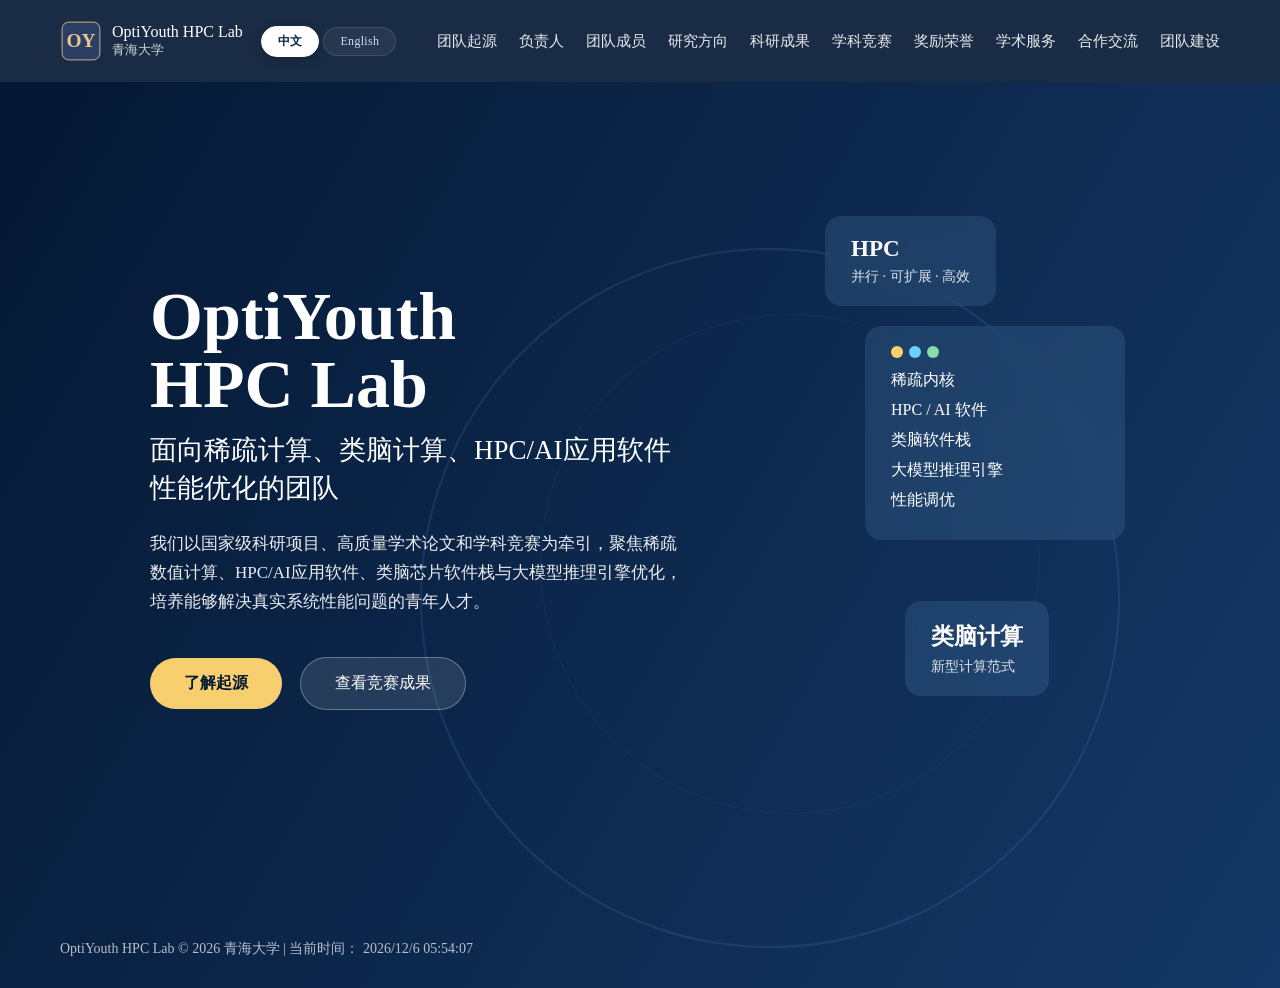
==== commit 19182823: "Add files via upload" ====
--- a/index.html
+++ b/index.html
@@ -92,7 +92,7 @@
             border-radius: 50%;
             border: 2px solid rgba(80, 140, 210, 0.18);
             background: transparent;
-            right: 160px; /* 原80px，加大数值向左挪 */
+            right: 160px;
             top: 20%;
             z-index: 1;
         }
@@ -104,7 +104,7 @@
             border-radius: 50%;
             border: 1px solid rgba(60, 120, 190, 0.12);
             background: transparent;
-            right: 240px; /* 原160px，加大数值向左挪 */
+            right: 240px;
             top: 28%;
             z-index: 1;
         }
@@ -121,7 +121,7 @@
             z-index: 3;
             flex: 1;
             height: 600px;
-            left: 80px; /* 整体容器左移 */
+            left: 80px;
         }
         /* 磨砂卡片浅蓝通透质感 */
         .glass-card {
@@ -223,8 +223,6 @@
             text-decoration: none;
         }
 
-
-
         .nav-links a {
             color: #fff;
             text-decoration: none;
@@ -232,7 +230,6 @@
             font-size: 15px;
             opacity: 0.9;
         }
-
 
         /* unified homepage navigation */
         .nav {
@@ -304,77 +301,120 @@
                     display: none !important;
                 }
         }
+
+        /* ---- 语言切换按钮 ---- */
+        .lang-switch {
+            display: flex;
+            gap: 4px;
+            align-items: center;
+            margin-left: 18px;
+            flex-shrink: 0;
+        }
+        .lang-switch button {
+            background: rgba(255,255,255,0.06);
+            border: 1px solid rgba(255,255,255,0.12);
+            color: #c6e0ff;
+            padding: 6px 16px;
+            border-radius: 20px;
+            cursor: pointer;
+            font-size: 12px;
+            font-weight: 500;
+            transition: all 0.25s;
+            font-family: inherit;
+            letter-spacing: 0.3px;
+        }
+        .lang-switch button:hover {
+            background: rgba(255,255,255,0.12);
+        }
+        .lang-switch button.active {
+            background: #ffffff;
+            color: #0a2545;
+            border-color: #ffffff;
+            font-weight: 600;
+            box-shadow: 0 4px 12px rgba(0,0,0,0.15);
+        }
     </style>
 </head>
 <body>
-    <!-- 顶部导航 -->
+    <!-- 顶部导航（已添加语言切换按钮） -->
     <nav class="nav">
-        <a class="brand" href="index.html">
-            <span class="brand-mark">
-                <svg width="42" height="42" viewBox="0 0 100 100">
-                    <!-- 圆角深蓝方块，金色边框+金色OY -->
-                    <rect x="5" y="5" width="90" height="90" rx="16" fill="#2c3e64" stroke="#e6c78c" stroke-width="2" />
-                    <text x="50" y="64" font-size="46" font-weight="700" fill="#e6c78c" text-anchor="middle">OY</text>
-                </svg>
-            </span>
-            <div>
-                <div>OptiYouth HPC Lab</div>
-                <div style="font-size:13px;opacity:0.8;">Qinghai University</div>
+        <div style="display:flex;align-items:center;">
+            <a class="brand" href="index.html" style="display:flex;align-items:center;gap:10px;color:#fff;text-decoration:none;">
+                <span class="brand-mark">
+                    <svg width="42" height="42" viewBox="0 0 100 100">
+                        <rect x="5" y="5" width="90" height="90" rx="16" fill="#2c3e64" stroke="#e6c78c" stroke-width="2" />
+                        <text x="50" y="64" font-size="46" font-weight="700" fill="#e6c78c" text-anchor="middle">OY</text>
+                    </svg>
+                </span>
+                <div>
+                    <div data-i18n="nav.brand">OptiYouth HPC Lab</div>
+                    <div style="font-size:13px;opacity:0.8;" data-i18n="nav.brandSub">青海大学</div>
+                </div>
+            </a>
+            <div class="lang-switch">
+                <button class="lang-btn active" data-lang="zh">中文</button>
+                <button class="lang-btn" data-lang="en">English</button>
             </div>
-        </a>
+        </div>
         <div class="nav-links">
-            <a href="subpage/subpages/overview.html">团队起源</a>
-            <a href="subpage/subpages/leader.html">负责人</a>
-            <a href="subpage/subpages/member.html">团队成员</a>
-            <a href="subpage/subpages/direction.html">研究方向</a>
-            <a href="subpage/subpages/research.html">科研成果</a>
-            <a href="subpage/subpages/competition.html">学科竞赛</a>
-            <a href="../../subpage/subpages/awards.html">奖励荣誉</a>
-            <a href="subpage/subpages/collaboration.html">合作交流</a>
-            <a href="subpage/subpages/building.html">团队建设</a>
+            <a href="subpage/subpages/overview.html" data-i18n="nav.links.overview">团队起源</a>
+            <a href="subpage/subpages/leader.html" data-i18n="nav.links.leader">负责人</a>
+            <a href="subpage/subpages/member.html" data-i18n="nav.links.member">团队成员</a>
+            <a href="subpage/subpages/direction.html" data-i18n="nav.links.direction">研究方向</a>
+            <a href="subpage/subpages/research.html" data-i18n="nav.links.research">科研成果</a>
+            <a href="subpage/subpages/competition.html" data-i18n="nav.links.competition">学科竞赛</a>
+            <a href="subpage/subpages/awards.html" data-i18n="nav.links.awards">奖励荣誉</a>
+            <a href="subpage/subpages/academic.html" data-i18n="nav.links.academic">学术服务</a>
+            <a href="subpage/subpages/collaboration.html" data-i18n="nav.links.collaboration">合作交流</a>
+            <a href="subpage/subpages/building.html" data-i18n="nav.links.building">团队建设</a>
         </div>
     </nav>
+
     <section class="hero-wrap">
-        <!-- 两个空心半透明圆环 -->
         <div class="circle-bg-1"></div>
         <div class="circle-bg-2"></div>
         <div class="left-content">
-            <h1>OptiYouth<br />HPC Lab</h1>
-            <h2>面向稀疏计算、类脑计算、HPC/AI应用软件性能优化的团队</h2>
-            <p>我们以国家级科研项目、高质量学术论文和学科竞赛为牵引，聚焦稀疏数值计算、HPC/AI应用软件、类脑芯片软件栈与大模型推理引擎优化，培养能够解决真实系统性能问题的青年人才。</p>
+            <h1 data-i18n="index.heroTitle">OptiYouth<br />HPC Lab</h1>
+            <h2 data-i18n="index.heroSub">面向稀疏计算、类脑计算、HPC/AI应用软件性能优化的团队</h2>
+            <p data-i18n="index.heroDesc">我们以国家级科研项目、高质量学术论文和学科竞赛为牵引，聚焦稀疏数值计算、HPC/AI应用软件、类脑芯片软件栈与大模型推理引擎优化，培养能够解决真实系统性能问题的青年人才。</p>
             <div class="btn-group">
-                <a class="btn-origin" href="subpage/subpages/overview.html">了解起源</a>
-                <a class="btn-comp" href="subpage/subpages/competition.html">查看竞赛成果</a>
+                <a class="btn-origin" href="subpage/subpages/overview.html" data-i18n="index.btnOrigin">了解起源</a>
+                <a class="btn-comp" href="subpage/subpages/competition.html" data-i18n="index.btnComp">查看竞赛成果</a>
             </div>
         </div>
         <div class="right-cards-group">
             <div class="glass-card card-top">
-                <h4>HPC</h4>
-                <p>Parallel · Scalable · Efficient</p>
+                <h4 data-i18n="index.cardHpc">HPC</h4>
+                <p data-i18n="index.cardHpcSub">Parallel · Scalable · Efficient</p>
             </div>
-            <!-- 加宽后的中间卡片 -->
             <div class="glass-card card-middle">
                 <div style="display:flex;gap:6px;margin-bottom:12px;">
                     <span style="width:12px;height:12px;border-radius:50%;background:#ffd066;"></span>
                     <span style="width:12px;height:12px;border-radius:50%;background:#66d2ff;"></span>
                     <span style="width:12px;height:12px;border-radius:50%;background:#88ddaa;"></span>
                 </div>
-                <li>Sparse Kernels</li>
-                <li>HPC / AI Software</li>
-                <li>Neuromorphic Stack</li>
-                <li>LLM Inference Engine</li>
-                <li>Performance Tuning</li>
+                <ul data-i18n-list="index.cardMiddleItems">
+                    <li>Sparse Kernels</li>
+                    <li>HPC / AI Software</li>
+                    <li>Neuromorphic Stack</li>
+                    <li>LLM Inference Engine</li>
+                    <li>Performance Tuning</li>
+                </ul>
             </div>
-            <!-- 向上移动后的底部卡片 -->
             <div class="glass-card card-bottom">
-                <h4>Brain-inspired Computing</h4>
-                <p>新型计算范式</p>
+                <h4 data-i18n="index.cardBottom">Brain-inspired Computing</h4>
+                <p data-i18n="index.cardBottomSub">新型计算范式</p>
             </div>
         </div>
     </section>
+
     <footer style="padding:30px 60px;opacity:0.7;font-size:14px;">
-        <span>OptiYouth HPC Lab © 2026 青海大学 | 当前时间：<span id="time"></span></span>
+        <span data-i18n="index.footer">OptiYouth HPC Lab © 2026 青海大学 | 当前时间：</span>
+        <span id="time"></span>
     </footer>
+
+    <script src="subpage/i18n.js"></script>
+
     <script>
         function timeUpdate() {
             let now = new Date();
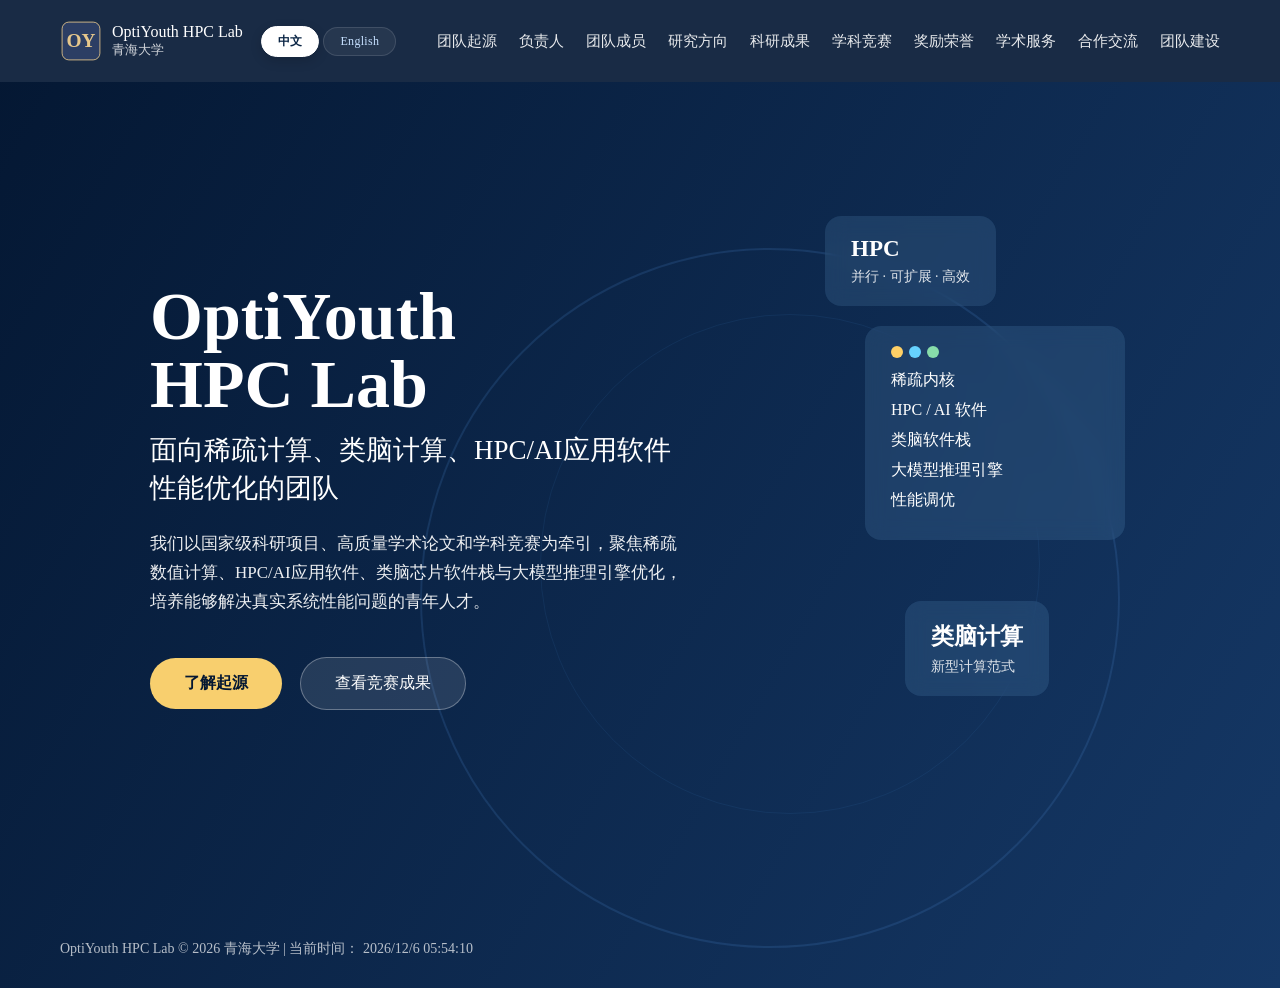
==== commit d78b3642: "Add files via upload" ====
--- a/index.html
+++ b/index.html
@@ -333,7 +333,100 @@
             font-weight: 600;
             box-shadow: 0 4px 12px rgba(0,0,0,0.15);
         }
-    </style>
+    
+/* ---- 移动端汉堡菜单（仅 <=900px） ---- */
+.nav-toggle {
+    display: none;
+    flex-direction: column;
+    justify-content: center;
+    align-items: center;
+    gap: 5px;
+    width: 40px;
+    height: 40px;
+    background: transparent;
+    border: none;
+    cursor: pointer;
+    padding: 8px;
+    margin-left: auto;
+}
+.nav-toggle span {
+    display: block;
+    width: 24px;
+    height: 2px;
+    background: #fff;
+    border-radius: 2px;
+    transition: 0.3s;
+}
+@media(max-width:900px) {
+    .nav-toggle { display: flex !important; }
+    .nav {
+        position: relative !important;
+        flex-wrap: wrap !important;
+    }
+    .nav-links {
+        display: none !important;
+        width: 100% !important;
+        flex-direction: column !important;
+        padding: 8px 24px 16px !important;
+        gap: 0 !important;
+        background: #192b45 !important;
+        border-top: 1px solid rgba(255,255,255,0.1) !important;
+        order: 3;
+    }
+    .nav-links.open {
+        display: flex !important;
+    }
+    .nav-links a {
+        margin-left: 0 !important;
+        padding: 10px 0 !important;
+        border-bottom: 1px solid rgba(255,255,255,0.08) !important;
+        font-size: 15px !important;
+    }
+    .nav-links a:last-child {
+        border-bottom: none !important;
+    }
+}
+
+/* ---- 首页移动端修复（仅 <=900px） ---- */
+@media(max-width:900px) {
+    .hero-wrap {
+        flex-direction: column !important;
+        padding: 40px 24px 60px !important;
+        min-height: auto !important;
+    }
+    .left-content {
+        padding-left: 0 !important;
+        text-align: center;
+    }
+    .left-content h1 { font-size: 42px !important; }
+    .left-content h2 { font-size: 20px !important; }
+    .left-content p { max-width: 100% !important; font-size: 15px !important; }
+    .btn-group a { margin-bottom: 10px; }
+    .right-cards-group {
+        position: relative !important;
+        left: 0 !important;
+        height: auto !important;
+        width: 100% !important;
+        margin-top: 40px !important;
+    }
+    .glass-card {
+        position: relative !important;
+        left: auto !important;
+        right: auto !important;
+        top: auto !important;
+        bottom: auto !important;
+        width: 100% !important;
+        margin-bottom: 16px !important;
+        box-sizing: border-box;
+    }
+    .circle-bg-1, .circle-bg-2 { display: none !important; }
+}
+@media(max-width:640px) {
+    .left-content h1 { font-size: 32px !important; }
+    .left-content h2 { font-size: 18px !important; }
+    .hero-wrap { padding: 30px 18px 50px !important; }
+}
+</style>
 </head>
 <body>
     <!-- 顶部导航（已添加语言切换按钮） -->
@@ -356,6 +449,12 @@
                 <button class="lang-btn" data-lang="en">English</button>
             </div>
         </div>
+        <button class="nav-toggle" aria-label="菜单">
+            <span></span>
+            <span></span>
+            <span></span>
+        </button>
+
         <div class="nav-links">
             <a href="subpage/subpages/overview.html" data-i18n="nav.links.overview">团队起源</a>
             <a href="subpage/subpages/leader.html" data-i18n="nav.links.leader">负责人</a>
@@ -423,5 +522,18 @@
         timeUpdate();
         setInterval(timeUpdate, 1000);
     </script>
+
+<script>
+    (function() {
+        var toggle = document.querySelector('.nav-toggle');
+        var menu = document.querySelector('.nav-links');
+        if (toggle && menu) {
+            toggle.addEventListener('click', function() {
+                menu.classList.toggle('open');
+            });
+        }
+    })();
+</script>
+
 </body>
 </html>
